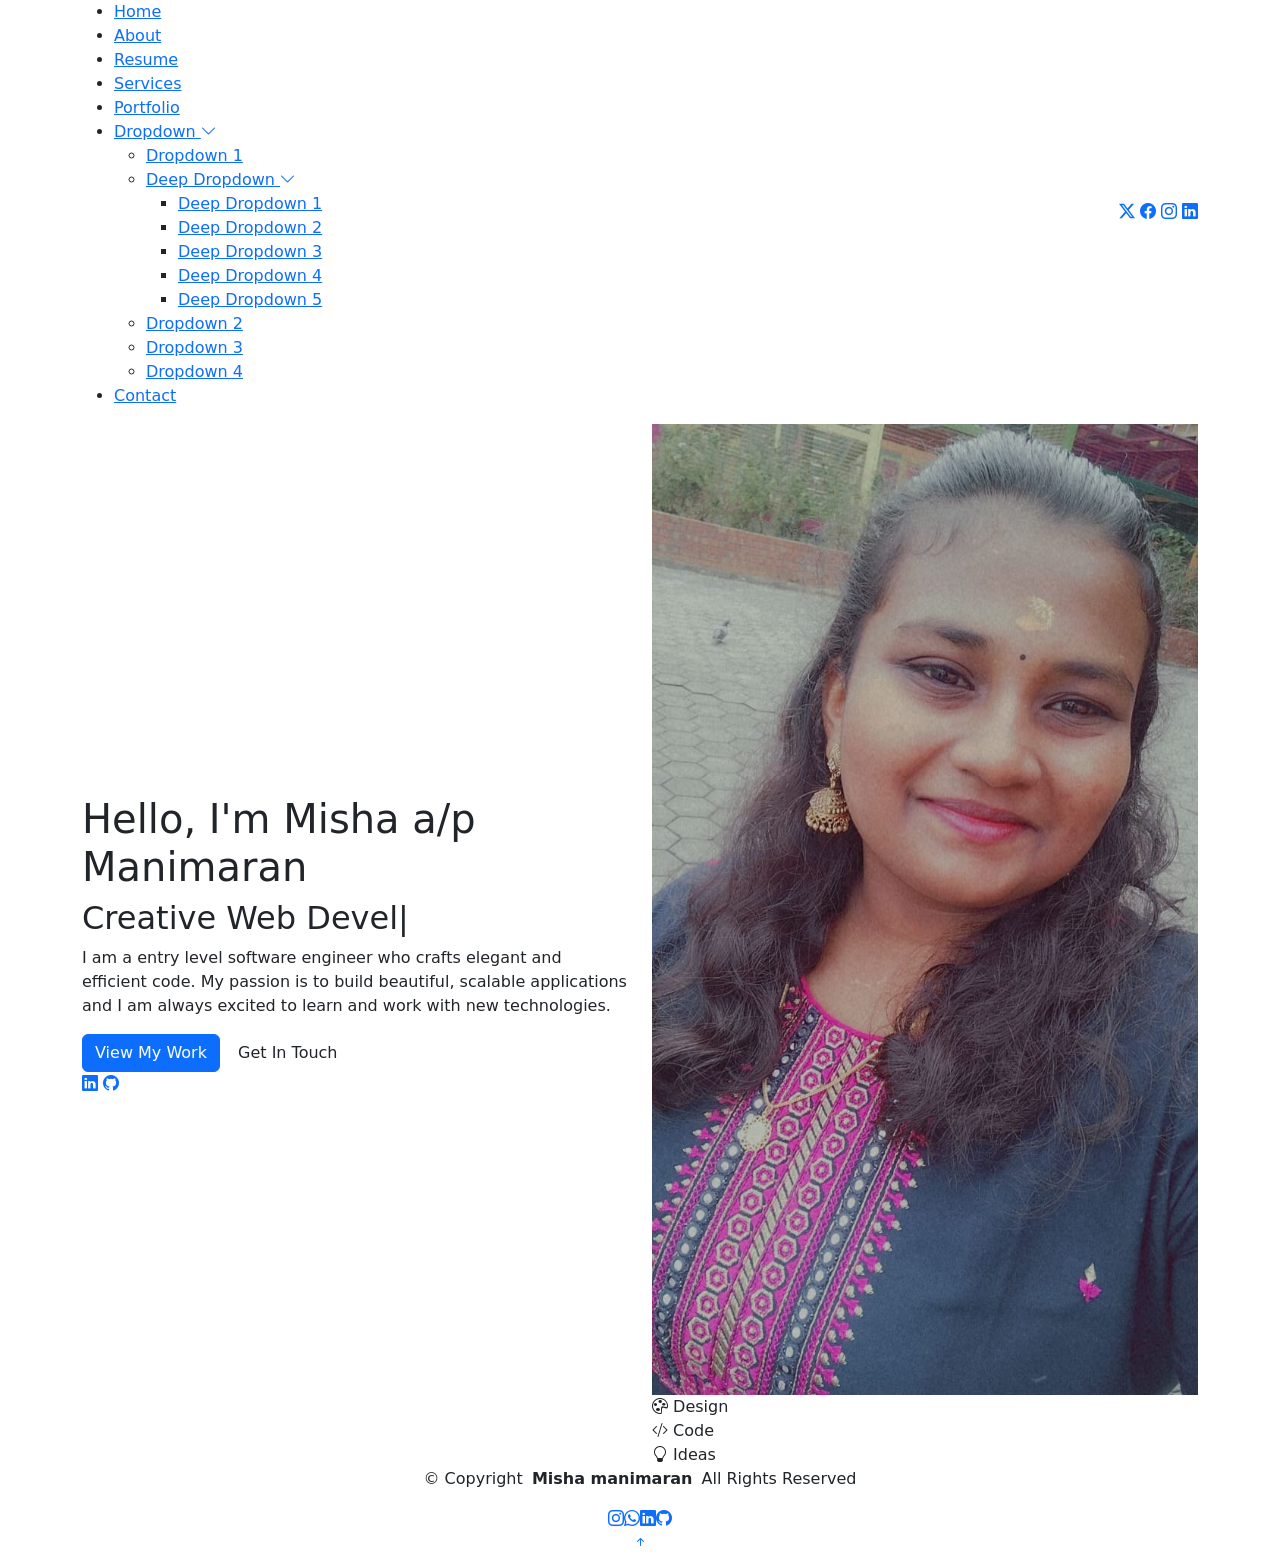
==== index.html @ fd47d709 "Initial commit" ====
<!DOCTYPE html>
<html lang="en">

<head>
  <meta charset="utf-8">
  <meta content="width=device-width, initial-scale=1.0" name="viewport">
  <title>My Portfolio</title>
  <meta name="description" content="">
  <meta name="keywords" content="">

  <!-- Favicons -->
  <link href="assets/img/favicon.png" rel="icon">
  <link href="assets/img/apple-touch-icon.png" rel="apple-touch-icon">

  <!-- Fonts -->
  <link href="https://fonts.googleapis.com" rel="preconnect">
  <link href="https://fonts.gstatic.com" rel="preconnect" crossorigin>
  <link href="https://fonts.googleapis.com/css2?family=Roboto:ital,wght@0,100;0,300;0,400;0,500;0,700;0,900;1,100;1,300;1,400;1,500;1,700;1,900&family=Poppins:ital,wght@0,100;0,200;0,300;0,400;0,500;0,600;0,700;0,800;0,900;1,100;1,200;1,300;1,400;1,500;1,600;1,700;1,800;1,900&family=Raleway:ital,wght@0,100;0,200;0,300;0,400;0,500;0,600;0,700;0,800;0,900;1,100;1,200;1,300;1,400;1,500;1,600;1,700;1,800;1,900&display=swap" rel="stylesheet">

  <!-- Vendor CSS Files -->
  <link href="assets/vendor/bootstrap/css/bootstrap.min.css" rel="stylesheet">
  <link href="assets/vendor/bootstrap-icons/bootstrap-icons.css" rel="stylesheet">
  <link href="assets/vendor/aos/aos.css" rel="stylesheet">
  <link href="assets/vendor/swiper/swiper-bundle.min.css" rel="stylesheet">
  <link href="assets/vendor/glightbox/css/glightbox.min.css" rel="stylesheet">

  <!-- Main CSS File -->
  <link href="assets/css/main.css" rel="stylesheet">

  <!-- =======================================================
  * Template Name: FolioOne
  * Template URL: https://bootstrapmade.com/folioone-bootstrap-portfolio-website-template/
  * Updated: Aug 23 2025 with Bootstrap v5.3.7
  * Author: BootstrapMade.com
  * License: https://bootstrapmade.com/license/
  ======================================================== -->
</head>

<body class="index-page">

  <header id="header" class="header d-flex align-items-center light-background sticky-top">
    <div class="container position-relative d-flex align-items-center justify-content-between">

      <!-- <a href="index.html" class="logo d-flex align-items-center me-auto me-xl-0">
      <img src="assets/img/logo.webp" alt="">
      <h1 class="sitename">FolioOne</h1> 
    </a> -->

      <nav id="navmenu" class="navmenu">
        <ul>
          <li><a href="index.html" class="active">Home</a></li>
          <li><a href="about.html">About</a></li>
          <li><a href="resume.html">Resume</a></li>
          <li><a href="services.html">Services</a></li>
          <li><a href="portfolio.html">Portfolio</a></li>
          <li class="dropdown"><a href="#"><span>Dropdown</span> <i class="bi bi-chevron-down toggle-dropdown"></i></a>
            <ul>
              <li><a href="#">Dropdown 1</a></li>
              <li class="dropdown"><a href="#"><span>Deep Dropdown</span> <i class="bi bi-chevron-down toggle-dropdown"></i></a>
                <ul>
                  <li><a href="#">Deep Dropdown 1</a></li>
                  <li><a href="#">Deep Dropdown 2</a></li>
                  <li><a href="#">Deep Dropdown 3</a></li>
                  <li><a href="#">Deep Dropdown 4</a></li>
                  <li><a href="#">Deep Dropdown 5</a></li>
                </ul>
              </li>
              <li><a href="#">Dropdown 2</a></li>
              <li><a href="#">Dropdown 3</a></li>
              <li><a href="#">Dropdown 4</a></li>
            </ul>
          </li>
          <li><a href="contact.html">Contact</a></li>
        </ul>
        <i class="mobile-nav-toggle d-xl-none bi bi-list"></i>
      </nav>

      <div class="header-social-links">
        <a href="#" class="twitter"><i class="bi bi-twitter-x"></i></a>
        <a href="#" class="facebook"><i class="bi bi-facebook"></i></a>
        <a href="#" class="instagram"><i class="bi bi-instagram"></i></a>
        <a href="#" class="linkedin"><i class="bi bi-linkedin"></i></a>
      </div>

    </div>
  </header>

  <main class="main">

    <!-- Hero Section -->
    <section id="hero" class="hero section">

      <div class="container" data-aos="fade-up" data-aos-delay="100">

        <div class="row gy-4 align-items-center">
          <div class="col-lg-6 order-2 order-lg-1">
            <div class="hero-content">
              <h1 data-aos="fade-up" data-aos-delay="200">Hello, I'm <span class="highlight">Misha a/p Manimaran</span></h1>
              <h2 data-aos="fade-up" data-aos-delay="300">Creative <span class="typed" data-typed-items="Web Developer, Software engineer, Full-Stack Developer,UI/UX Designer"></span></h2>
               <p data-aos="fade-up" data-aos-delay="400">I am a entry level software engineer who crafts elegant and efficient code. My passion is to build beautiful, scalable applications and I am always excited to learn and work with new technologies.</p>
              <div class="hero-actions" data-aos="fade-up" data-aos-delay="500">
                <a href="portfolio.html" class="btn btn-primary">View My Work</a>
                <a href="contact.html" class="btn btn-outline">Get In Touch</a>
              </div>
              <div class="social-links" data-aos="fade-up" data-aos-delay="600">
                <a href="https://www.linkedin.com/in/misha-manimaran-17125725b/"><i class="bi bi-linkedin"></i></a>
                <a href="https://github.com/Misha-lab-cyber"><i class="bi bi-github"></i></a>
              </div>
            </div>
          </div>
          <div class="col-lg-6 order-1 order-lg-2">
            <div class="hero-image" data-aos="zoom-in" data-aos-delay="300">
              <div class="image-wrapper">
                <img src="assets/img/profile/MyPic.jpeg" alt="Sarah Mitchell" class="img-fluid">
                <div class="floating-elements">
                  <div class="floating-card design" data-aos="fade-left" data-aos-delay="700">
                    <i class="bi bi-palette"></i>
                    <span>Design</span>
                  </div>
                  <div class="floating-card code" data-aos="fade-right" data-aos-delay="800">
                    <i class="bi bi-code-slash"></i>
                    <span>Code</span>
                  </div>
                  <div class="floating-card creativity" data-aos="fade-up" data-aos-delay="900">
                    <i class="bi bi-lightbulb"></i>
                    <span>Ideas</span>
                  </div>
                </div>
              </div>
            </div>
          </div>
        </div>

      </div>

    </section><!-- /Hero Section -->

  </main>

  <footer id="footer" class="footer">

    <div class="container">
      <div class="copyright text-center ">
        <p>© <span>Copyright</span> <strong class="px-1 sitename">Misha manimaran</strong> <span>All Rights Reserved<br></span></p>
      </div>
      <div class="social-links d-flex justify-content-center">
        <a href=""><i class="bi bi-instagram"></i></a>
        <a href=""><i class="bi bi-whatsapp"></i></a>
        <a href="https://www.linkedin.com/in/misha-manimaran-17125725b/"><i class="bi bi-linkedin"></i></a>
              <a href="https://github.com/Misha-lab-cyber"><i class="bi bi-github"></i></a>
      </div>
      <div class="credits">
        <!-- All the links in the footer should remain intact. -->
        <!-- You can delete the links only if you've purchased the pro version. -->
        <!-- Licensing information: https://bootstrapmade.com/license/ -->
        <!-- Purchase the pro version with working PHP/AJAX contact form: [buy-url] -->
        <!-- Designed by <a href="https://bootstrapmade.com/"> Misha mania</a> | <a href="https://bootstrapmade.com/tools/">DevTools</a> -->
      </div>
    </div>

  </footer>

  <!-- Scroll Top -->
  <a href="#" id="scroll-top" class="scroll-top d-flex align-items-center justify-content-center"><i class="bi bi-arrow-up-short"></i></a>

  <!-- Preloader -->
  <div id="preloader"></div>

  <!-- Vendor JS Files -->
  <script src="assets/vendor/bootstrap/js/bootstrap.bundle.min.js"></script>
  <script src="assets/vendor/php-email-form/validate.js"></script>
  <script src="assets/vendor/aos/aos.js"></script>
  <script src="assets/vendor/typed.js/typed.umd.js"></script>
  <script src="assets/vendor/waypoints/noframework.waypoints.js"></script>
  <script src="assets/vendor/purecounter/purecounter_vanilla.js"></script>
  <script src="assets/vendor/swiper/swiper-bundle.min.js"></script>
  <script src="assets/vendor/imagesloaded/imagesloaded.pkgd.min.js"></script>
  <script src="assets/vendor/isotope-layout/isotope.pkgd.min.js"></script>
  <script src="assets/vendor/glightbox/js/glightbox.min.js"></script>

  <!-- Main JS File -->
  <script src="assets/js/main.js"></script>

</body>

</html>
---- assets/css/main.css ----
/**
* Template Name: FolioOne
* Template URL: https://bootstrapmade.com/folioone-bootstrap-portfolio-website-template/
* Updated: Aug 23 2025 with Bootstrap v5.3.7
* Author: BootstrapMade.com
* License: https://bootstrapmade.com/license/
*/

/*--------------------------------------------------------------
# Font & Color Variables
# Help: https://bootstrapmade.com/color-system/
--------------------------------------------------------------*/
/* Fonts */
:root {
  --default-font: "Roboto",  system-ui, -apple-system, "Segoe UI", Roboto, "Helvetica Neue", Arial, "Noto Sans", "Liberation Sans", sans-serif, "Apple Color Emoji", "Segoe UI Emoji", "Segoe UI Symbol", "Noto Color Emoji";
  --heading-font: "Raleway",  sans-serif;
  --nav-font: "Poppins",  sans-serif;
}

/* Global Colors - The following color variables are used throughout the website. Updating them here will change the color scheme of the entire website */
:root { 
  --background-color: #101a20; /* Background color for the entire website, including individual sections */
  --default-color: #e7f2f7; /* Default color used for the majority of the text content across the entire website */
  --heading-color: #ffffff; /* Color for headings, subheadings and title throughout the website */
  --accent-color: #1387c1; /* Accent color that represents your brand on the website. It's used for buttons, links, and other elements that need to stand out */
  --surface-color: #141f26; /* The surface color is used as a background of boxed elements within sections, such as cards, icon boxes, or other elements that require a visual separation from the global background. */
  --contrast-color: #ffffff; /* Contrast color for text, ensuring readability against backgrounds of accent, heading, or default colors. */
}

/* Nav Menu Colors - The following color variables are used specifically for the navigation menu. They are separate from the global colors to allow for more customization options */
:root {
  --nav-color: #ffffff;  /* The default color of the main navmenu links */
  --nav-hover-color: #1387c1; /* Applied to main navmenu links when they are hovered over or active */
  --nav-mobile-background-color: #213642; /* Used as the background color for mobile navigation menu */
  --nav-dropdown-background-color: #051117; /* Used as the background color for dropdown items that appear when hovering over primary navigation items */
  --nav-dropdown-color: #e7f2f7; /* Used for navigation links of the dropdown items in the navigation menu. */
  --nav-dropdown-hover-color: #1387c1; /* Similar to --nav-hover-color, this color is applied to dropdown navigation links when they are hovered over. */
}

/* Color Presets - These classes override global colors when applied to any section or element, providing reuse of the sam color scheme. */

.light-background {
  --background-color: #142027;
  --surface-color: #325264;
}

.dark-background {
  --background-color: #0b1419;
  --default-color: #ffffff;
  --heading-color: #ffffff;
  --surface-color: #252525;
  --contrast-color: #ffffff;
}

/* Smooth scroll */
:root {
  scroll-behavior: smooth;
}

/*--------------------------------------------------------------
# General Styling & Shared Classes
--------------------------------------------------------------*/
body {
  color: var(--default-color);
  background-color: var(--background-color);
  font-family: var(--default-font);
}

a {
  color: var(--accent-color);
  text-decoration: none;
  transition: 0.3s;
}

a:hover {
  color: color-mix(in srgb, var(--accent-color), transparent 25%);
  text-decoration: none;
}

h1,
h2,
h3,
h4,
h5,
h6 {
  color: var(--heading-color);
  font-family: var(--heading-font);
}

/* PHP Email Form Messages
------------------------------*/
.php-email-form .error-message {
  display: none;
  background: #df1529;
  color: #ffffff;
  text-align: left;
  padding: 15px;
  margin-bottom: 24px;
  font-weight: 600;
}

.php-email-form .sent-message {
  display: none;
  color: #ffffff;
  background: #059652;
  text-align: center;
  padding: 15px;
  margin-bottom: 24px;
  font-weight: 600;
}

.php-email-form .loading {
  display: none;
  background: var(--surface-color);
  text-align: center;
  padding: 15px;
  margin-bottom: 24px;
}

.php-email-form .loading:before {
  content: "";
  display: inline-block;
  border-radius: 50%;
  width: 24px;
  height: 24px;
  margin: 0 10px -6px 0;
  border: 3px solid var(--accent-color);
  border-top-color: var(--surface-color);
  animation: php-email-form-loading 1s linear infinite;
}

@keyframes php-email-form-loading {
  0% {
    transform: rotate(0deg);
  }

  100% {
    transform: rotate(360deg);
  }
}

/*--------------------------------------------------------------
# Global Header
--------------------------------------------------------------*/
.header {
  --background-color: rgba(255, 255, 255, 0);
  color: var(--default-color);
  background-color: var(--background-color);
  padding: 15px 0;
  transition: all 0.5s;
  z-index: 997;
  border-bottom: 1px solid color-mix(in srgb, var(--default-color), transparent 92%);
}

.header .logo {
  line-height: 1;
}

.header .logo img {
  max-height: 36px;
  margin-right: 8px;
}

.header .logo h1 {
  font-size: 32px;
  margin: 0;
  font-weight: 400;
  color: var(--heading-color);
}

.header .header-social-links {
  padding-right: 15px;
}

.header .header-social-links a {
  color: color-mix(in srgb, var(--default-color), transparent 40%);
  padding-left: 6px;
  display: inline-block;
  transition: 0.3s;
  font-size: 16px;
}

.header .header-social-links a:hover {
  color: var(--default-color);
}

.header .header-social-links a i {
  line-height: 0px;
}

@media (max-width: 1200px) {
  .header .logo {
    order: 1;
  }

  .header .header-social-links {
    order: 2;
  }

  .header .navmenu {
    order: 3;
  }
}

/* Global Header on Scroll
------------------------------*/
.scrolled .header {
  --background-color: rgba(16, 26, 32, 0.9);
}

/*--------------------------------------------------------------
# Navigation Menu
--------------------------------------------------------------*/
/* Desktop Navigation */
@media (min-width: 1200px) {
  .navmenu {
    padding: 0;
  }

  .navmenu ul {
    margin: 0;
    padding: 0;
    display: flex;
    list-style: none;
    align-items: center;
  }

  .navmenu li {
    position: relative;
  }

  .navmenu>ul>li {
    white-space: nowrap;
    padding: 15px 28px 15px 0;
  }

  .navmenu>ul>li:last-child {
    padding-right: 0;
  }

  .navmenu a,
  .navmenu a:focus {
    color: var(--nav-color);
    font-size: 15px;
    padding: 0 2px;
    font-family: var(--nav-font);
    font-weight: 400;
    display: flex;
    align-items: center;
    justify-content: space-between;
    white-space: nowrap;
    transition: 0.3s;
    position: relative;
  }

  .navmenu a i,
  .navmenu a:focus i {
    font-size: 12px;
    line-height: 0;
    margin-left: 5px;
    transition: 0.3s;
  }

  .navmenu>ul>li>a:before {
    content: "";
    position: absolute;
    height: 2px;
    bottom: -6px;
    left: 0;
    background-color: var(--nav-hover-color);
    visibility: hidden;
    width: 0px;
    transition: all 0.3s ease-in-out 0s;
  }

  .navmenu a:hover:before,
  .navmenu li:hover>a:before,
  .navmenu .active:before {
    visibility: visible;
    width: 25px;
  }

  .navmenu li:hover>a,
  .navmenu .active,
  .navmenu .active:focus {
    color: var(--nav-hover-color);
  }

  .navmenu .dropdown ul {
    margin: 0;
    padding: 10px 0;
    background: var(--nav-dropdown-background-color);
    display: block;
    position: absolute;
    visibility: hidden;
    left: -5px;
    top: 130%;
    opacity: 0;
    transition: 0.3s;
    border-radius: 4px;
    z-index: 99;
    box-shadow: 0px 0px 30px rgba(0, 0, 0, 0.1);
  }

  .navmenu .dropdown ul li {
    min-width: 200px;
  }

  .navmenu .dropdown ul a {
    padding: 10px 20px;
    font-size: 15px;
    text-transform: none;
    color: var(--nav-dropdown-color);
  }

  .navmenu .dropdown ul a i {
    font-size: 12px;
  }

  .navmenu .dropdown ul a:hover,
  .navmenu .dropdown ul .active:hover,
  .navmenu .dropdown ul li:hover>a {
    color: var(--nav-dropdown-hover-color);
  }

  .navmenu .dropdown:hover>ul {
    opacity: 1;
    top: 100%;
    visibility: visible;
  }

  .navmenu .dropdown .dropdown ul {
    top: 0;
    left: -90%;
    visibility: hidden;
  }

  .navmenu .dropdown .dropdown:hover>ul {
    opacity: 1;
    top: 0;
    left: -100%;
    visibility: visible;
  }
}

/* Mobile Navigation */
@media (max-width: 1199px) {
  .mobile-nav-toggle {
    color: var(--nav-color);
    font-size: 28px;
    line-height: 0;
    margin-right: 10px;
    cursor: pointer;
    transition: color 0.3s;
  }

  .navmenu {
    padding: 0;
    z-index: 9997;
  }

  .navmenu ul {
    display: none;
    list-style: none;
    position: absolute;
    inset: 60px 20px 20px 20px;
    padding: 10px 0;
    margin: 0;
    border-radius: 6px;
    background-color: var(--nav-mobile-background-color);
    border: 1px solid color-mix(in srgb, var(--default-color), transparent 90%);
    box-shadow: none;
    overflow-y: auto;
    transition: 0.3s;
    z-index: 9998;
  }

  .navmenu a,
  .navmenu a:focus {
    color: var(--nav-dropdown-color);
    padding: 10px 20px;
    font-family: var(--nav-font);
    font-size: 17px;
    font-weight: 500;
    display: flex;
    align-items: center;
    justify-content: space-between;
    white-space: nowrap;
    transition: 0.3s;
  }

  .navmenu a i,
  .navmenu a:focus i {
    font-size: 12px;
    line-height: 0;
    margin-left: 5px;
    width: 30px;
    height: 30px;
    display: flex;
    align-items: center;
    justify-content: center;
    border-radius: 50%;
    transition: 0.3s;
    background-color: color-mix(in srgb, var(--accent-color), transparent 90%);
  }

  .navmenu a i:hover,
  .navmenu a:focus i:hover {
    background-color: var(--accent-color);
    color: var(--contrast-color);
  }

  .navmenu a:hover,
  .navmenu .active,
  .navmenu .active:focus {
    color: var(--nav-dropdown-hover-color);
  }

  .navmenu .active i,
  .navmenu .active:focus i {
    background-color: var(--accent-color);
    color: var(--contrast-color);
    transform: rotate(180deg);
  }

  .navmenu .dropdown ul {
    position: static;
    display: none;
    z-index: 99;
    padding: 10px 0;
    margin: 10px 20px;
    background-color: var(--nav-dropdown-background-color);
    transition: all 0.5s ease-in-out;
  }

  .navmenu .dropdown ul ul {
    background-color: rgba(33, 37, 41, 0.1);
  }

  .navmenu .dropdown>.dropdown-active {
    display: block;
    background-color: rgba(33, 37, 41, 0.03);
  }

  .mobile-nav-active {
    overflow: hidden;
  }

  .mobile-nav-active .mobile-nav-toggle {
    color: #fff;
    position: absolute;
    font-size: 32px;
    top: 15px;
    right: 15px;
    margin-right: 0;
    z-index: 9999;
  }

  .mobile-nav-active .navmenu {
    position: fixed;
    overflow: hidden;
    inset: 0;
    background: rgba(33, 37, 41, 0.8);
    transition: 0.3s;
  }

  .mobile-nav-active .navmenu>ul {
    display: block;
  }
}

/*--------------------------------------------------------------
# Global Footer
--------------------------------------------------------------*/
.footer {
  color: var(--default-color);
  background-color: var(--background-color);
  font-size: 14px;
  padding: 40px 0;
  position: relative;
  border-top: 1px solid color-mix(in srgb, var(--default-color), transparent 92%);
}

.footer .copyright p {
  margin-bottom: 0;
}

.footer .social-links {
  margin-top: 20px;
}

.footer .social-links a {
  display: flex;
  align-items: center;
  justify-content: center;
  width: 40px;
  height: 40px;
  border-radius: 50%;
  border: 1px solid color-mix(in srgb, var(--default-color), transparent 50%);
  font-size: 16px;
  color: color-mix(in srgb, var(--default-color), transparent 50%);
  margin: 0 5px;
  transition: 0.3s;
}

.footer .social-links a:hover {
  color: var(--accent-color);
  border-color: var(--accent-color);
}

.footer .credits {
  margin-top: 10px;
  font-size: 13px;
  text-align: center;
}

/*--------------------------------------------------------------
# Preloader
--------------------------------------------------------------*/
#preloader {
  position: fixed;
  inset: 0;
  z-index: 9999;
  overflow: hidden;
  background-color: var(--background-color);
  transition: all 0.6s ease-out;
  width: 100%;
  height: 100vh;
}

#preloader:before,
#preloader:after {
  content: "";
  position: absolute;
  border: 4px solid var(--accent-color);
  border-radius: 50%;
  animation: animate-preloader 2s cubic-bezier(0, 0.2, 0.8, 1) infinite;
}

#preloader:after {
  animation-delay: -0.5s;
}

@keyframes animate-preloader {
  0% {
    width: 10px;
    height: 10px;
    top: calc(50% - 5px);
    left: calc(50% - 5px);
    opacity: 1;
  }

  100% {
    width: 72px;
    height: 72px;
    top: calc(50% - 36px);
    left: calc(50% - 36px);
    opacity: 0;
  }
}

/*--------------------------------------------------------------
# Scroll Top Button
--------------------------------------------------------------*/
.scroll-top {
  position: fixed;
  visibility: hidden;
  opacity: 0;
  right: 15px;
  bottom: -15px;
  z-index: 99999;
  background-color: var(--accent-color);
  width: 44px;
  height: 44px;
  border-radius: 50px;
  transition: all 0.4s;
}

.scroll-top i {
  font-size: 24px;
  color: var(--contrast-color);
  line-height: 0;
}

.scroll-top:hover {
  background-color: color-mix(in srgb, var(--accent-color), transparent 20%);
  color: var(--contrast-color);
}

.scroll-top.active {
  visibility: visible;
  opacity: 1;
  bottom: 15px;
}

/*--------------------------------------------------------------
# Disable aos animation delay on mobile devices
--------------------------------------------------------------*/
@media screen and (max-width: 768px) {
  [data-aos-delay] {
    transition-delay: 0 !important;
  }
}

/*--------------------------------------------------------------
# Global Page Titles & Breadcrumbs
--------------------------------------------------------------*/
.page-title {
  color: var(--default-color);
  background-color: var(--background-color);
  position: relative;
}

.page-title .heading {
  padding: 80px 0;
  border-top: 1px solid color-mix(in srgb, var(--default-color), transparent 90%);
}

.page-title .heading h1 {
  font-size: 38px;
  font-weight: 700;
}

.page-title nav {
  background-color: color-mix(in srgb, var(--default-color), transparent 96%);
  padding: 20px 0;
}

.page-title nav ol {
  display: flex;
  flex-wrap: wrap;
  list-style: none;
  padding: 0;
  margin: 0;
  font-size: 16px;
  font-weight: 400;
}

.page-title nav ol li+li {
  padding-left: 10px;
}

.page-title nav ol li+li::before {
  content: "/";
  display: inline-block;
  padding-right: 10px;
  color: color-mix(in srgb, var(--default-color), transparent 70%);
}

/*--------------------------------------------------------------
# Global Sections
--------------------------------------------------------------*/
section,
.section {
  color: var(--default-color);
  background-color: var(--background-color);
  padding: 60px 0;
  scroll-margin-top: 100px;
  overflow: clip;
}

@media (max-width: 1199px) {

  section,
  .section {
    scroll-margin-top: 66px;
  }
}

/*--------------------------------------------------------------
# Global Section Titles
--------------------------------------------------------------*/
.section-title {
  text-align: center;
  padding-bottom: 60px;
  position: relative;
}

.section-title h2 {
  font-size: 3.5rem;
  font-weight: 400;
  line-height: 1.2;
  color: var(--heading-color);
  margin-bottom: 1.5rem;
  letter-spacing: -1px;
}

@media (max-width: 768px) {
  .section-title h2 {
    font-size: 2.5rem;
  }
}

.section-title p {
  font-size: 1.125rem;
  line-height: 1.8;
  color: color-mix(in srgb, var(--default-color), transparent 25%);
  max-width: 900px;
  margin: 0 auto;
  text-wrap: balance;
}

/*--------------------------------------------------------------
# Hero Section
--------------------------------------------------------------*/
.hero {
  padding: 80px 0;
  min-height: 100vh;
  display: flex;
  align-items: center;
}

.hero .hero-content h1 {
  font-size: 3.5rem;
  font-weight: 700;
  margin-bottom: 1rem;
  line-height: 1.2;
}

.hero .hero-content h1 .highlight {
  color: var(--accent-color);
  position: relative;
}

.hero .hero-content h1 .highlight::after {
  content: "";
  position: absolute;
  bottom: 0;
  left: 0;
  width: 100%;
  height: 3px;
  background: linear-gradient(90deg, var(--accent-color), color-mix(in srgb, var(--accent-color), transparent 50%));
  border-radius: 2px;
}

@media (max-width: 768px) {
  .hero .hero-content h1 {
    font-size: 2.5rem;
  }
}

.hero .hero-content h2 {
  font-size: 1.5rem;
  font-weight: 400;
  margin-bottom: 2rem;
  color: color-mix(in srgb, var(--default-color), transparent 20%);
}

.hero .hero-content h2 .typed {
  color: var(--accent-color);
  font-weight: 600;
}

@media (max-width: 768px) {
  .hero .hero-content h2 {
    font-size: 1.25rem;
  }
}

.hero .hero-content p {
  font-size: 1.1rem;
  line-height: 1.6;
  margin-bottom: 2.5rem;
  color: color-mix(in srgb, var(--default-color), transparent 30%);
}

.hero .hero-actions {
  display: flex;
  gap: 1rem;
  margin-bottom: 3rem;
}

.hero .hero-actions .btn {
  padding: 12px 30px;
  border-radius: 50px;
  font-weight: 600;
  text-decoration: none;
  transition: all 0.3s ease;
  border: 2px solid;
}

.hero .hero-actions .btn.btn-primary {
  background: var(--accent-color);
  color: var(--contrast-color);
  border-color: var(--accent-color);
}

.hero .hero-actions .btn.btn-primary:hover {
  background: color-mix(in srgb, var(--accent-color), black 15%);
  border-color: color-mix(in srgb, var(--accent-color), black 15%);
  transform: translateY(-2px);
}

.hero .hero-actions .btn.btn-outline {
  background: transparent;
  color: var(--accent-color);
  border-color: var(--accent-color);
}

.hero .hero-actions .btn.btn-outline:hover {
  transform: translateY(-2px);
}

@media (max-width: 576px) {
  .hero .hero-actions {
    flex-direction: column;
  }

  .hero .hero-actions .btn {
    text-align: center;
  }
}

.hero .social-links {
  display: flex;
  gap: 1rem;
}

.hero .social-links a {
  width: 45px;
  height: 45px;
  background: var(--surface-color);
  border-radius: 50%;
  display: flex;
  align-items: center;
  justify-content: center;
  color: var(--default-color);
  font-size: 1.2rem;
  transition: all 0.3s ease;
}

.hero .social-links a:hover {
  background: var(--accent-color);
  color: var(--contrast-color);
  transform: translateY(-3px);
  box-shadow: 0 8px 25px color-mix(in srgb, var(--accent-color), transparent 70%);
}

.hero .hero-image {
  position: relative;
}

.hero .hero-image .image-wrapper {
  position: relative;
  max-width: 450px;
  margin: 0 auto;
}

.hero .hero-image .image-wrapper img {
  border-radius: 20px;
  box-shadow: 0 5px 15px color-mix(in srgb, var(--default-color), transparent 95%);
  transition: transform 0.3s ease;
}

.hero .hero-image .image-wrapper img:hover {
  transform: scale(1.02);
}

.hero .hero-image .floating-elements {
  position: absolute;
  top: 0;
  left: 0;
  right: 0;
  bottom: 0;
  pointer-events: none;
}

.hero .hero-image .floating-elements .floating-card {
  position: absolute;
  background: var(--surface-color);
  padding: 15px 20px;
  border-radius: 15px;
  box-shadow: 0 10px 30px color-mix(in srgb, var(--default-color), transparent 90%);
  display: flex;
  align-items: center;
  gap: 10px;
  font-weight: 600;
  animation: float 3s ease-in-out infinite;
}

.hero .hero-image .floating-elements .floating-card i {
  font-size: 1.5rem;
  color: var(--accent-color);
}

.hero .hero-image .floating-elements .floating-card.design {
  top: 10%;
  right: -10%;
  animation-delay: 0s;
}

.hero .hero-image .floating-elements .floating-card.code {
  bottom: 30%;
  left: -15%;
  animation-delay: 1s;
}

.hero .hero-image .floating-elements .floating-card.creativity {
  top: 60%;
  right: -5%;
  animation-delay: 2s;
}

@media (max-width: 992px) {
  .hero .hero-image .floating-elements .floating-card {
    display: none;
  }
}

@keyframes float {

  0%,
  100% {
    transform: translateY(0px);
  }

  50% {
    transform: translateY(-10px);
  }
}

@media (max-width: 992px) {
  .hero .hero-content {
    text-align: center;
    margin-bottom: 3rem;
  }
}

/*--------------------------------------------------------------
# About Section
--------------------------------------------------------------*/
.about .intro-content .eyebrow {
  display: inline-block;
  letter-spacing: 0.12em;
  text-transform: uppercase;
  font-size: 12px;
  color: color-mix(in srgb, var(--default-color), transparent 40%);
  margin-bottom: 16px;
}

.about .intro-content .headline {
  font-family: var(--heading-font);
  font-weight: 300;
  line-height: 1.2;
  font-size: clamp(28px, 4vw, 44px);
  margin: 0 0 24px 0;
}

.about .intro-content .lead {
  font-size: 18px;
  line-height: 1.8;
  color: color-mix(in srgb, var(--default-color), transparent 10%);
  margin-bottom: 24px;
}

.about .intro-content p {
  line-height: 1.8;
  margin-bottom: 24px;
  color: color-mix(in srgb, var(--default-color), transparent 5%);
}

.about .intro-content .cta-group {
  display: flex;
  gap: 24px;
  align-items: center;
  margin-top: 24px;
}

.about .intro-content .cta-group .btn-ghost {
  display: inline-flex;
  align-items: center;
  gap: 8px;
  padding: 12px 18px;
  border-radius: 6px;
  color: var(--accent-color);
  background: color-mix(in srgb, var(--accent-color), transparent 92%);
  border: 1px solid color-mix(in srgb, var(--accent-color), transparent 70%);
  transition: 0.3s ease-in-out;
}

.about .intro-content .cta-group .btn-ghost:hover,
.about .intro-content .cta-group .btn-ghost:focus {
  color: var(--contrast-color);
  background: var(--accent-color);
  border-color: var(--accent-color);
  outline: none;
  box-shadow: 0 0 0 3px color-mix(in srgb, var(--accent-color), transparent 70%);
}

.about .intro-content .cta-group .link-underline {
  display: inline-flex;
  align-items: center;
  gap: 8px;
  position: relative;
  color: var(--accent-color);
  padding-bottom: 4px;
  transition: 0.3s ease-in-out;
}

.about .intro-content .cta-group .link-underline::after {
  content: "";
  position: absolute;
  left: 0;
  right: 0;
  bottom: 0;
  height: 1px;
  background: color-mix(in srgb, var(--accent-color), transparent 40%);
  transform: scaleX(0.4);
  transform-origin: left;
  transition: 0.3s ease-in-out;
}

.about .intro-content .cta-group .link-underline:hover,
.about .intro-content .cta-group .link-underline:focus {
  color: color-mix(in srgb, var(--accent-color), transparent 10%);
  outline: none;
}

.about .intro-content .cta-group .link-underline:hover::after,
.about .intro-content .cta-group .link-underline:focus::after {
  transform: scaleX(1);
}

.about .profile-figure {
  margin: 0;
}

.about .profile-figure .profile-photo {
  width: 88%;
  max-width: 440px;
  border-radius: 18px;
  box-shadow: 0 10px 30px color-mix(in srgb, var(--default-color), transparent 92%);
  transform: translateY(0);
  transition: transform 0.3s ease-in-out;
}

.about .profile-figure .profile-caption {
  margin-top: 24px;
  display: flex;
  align-items: center;
  justify-content: center;
}

.about .profile-figure .profile-caption .meta {
  font-size: 14px;
  color: color-mix(in srgb, var(--default-color), transparent 20%);
}

.about .profile-figure .profile-caption .meta .funfact {
  font-size: 13px;
  margin-top: 4px;
  color: color-mix(in srgb, var(--default-color), transparent 35%);
}

.about .profile-figure:hover .profile-photo {
  transform: translateY(-4px);
}

.about .skill-item {
  padding: 24px;
  border-radius: 6px;
  transition: 0.3s ease-in-out;
  background: color-mix(in srgb, var(--surface-color), var(--accent-color) 2%);
  border: 1px solid color-mix(in srgb, var(--default-color), transparent 88%);
  height: 100%;
}

.about .skill-item i {
  font-size: 24px;
  color: var(--accent-color);
  margin-bottom: 16px;
  display: inline-block;
}

.about .skill-item h3 {
  font-size: 16px;
  margin-bottom: 6px;
  font-weight: 500;
}

.about .skill-item p {
  margin: 0;
  font-size: 14px;
  color: color-mix(in srgb, var(--default-color), transparent 25%);
}

.about .skill-item:hover {
  transform: translateY(-3px);
  border-color: color-mix(in srgb, var(--accent-color), transparent 60%);
  box-shadow: 0 10px 30px color-mix(in srgb, var(--default-color), transparent 92%);
}

.about .timeline-item {
  position: relative;
  padding-left: 26px;
}

.about .timeline-item time {
  display: inline-block;
  font-size: 12px;
  letter-spacing: 0.08em;
  text-transform: uppercase;
  color: color-mix(in srgb, var(--default-color), transparent 45%);
  margin-bottom: 6px;
}

.about .timeline-item h4 {
  font-size: 18px;
  font-weight: 400;
  margin: 0 0 6px;
}

.about .timeline-item p {
  font-size: 14px;
  color: color-mix(in srgb, var(--default-color), transparent 25%);
  margin: 0;
}

.about .timeline-item .dot {
  position: absolute;
  left: 0;
  top: 4px;
  width: 10px;
  height: 10px;
  border-radius: 50%;
  background: var(--accent-color);
  box-shadow: 0 0 0 6px color-mix(in srgb, var(--accent-color), transparent 80%);
}

.about .personal-quote {
  padding: 24px 0;
}

.about .personal-quote p {
  font-family: var(--heading-font);
  font-weight: 300;
  font-size: clamp(20px, 3vw, 28px);
  line-height: 1.5;
  color: color-mix(in srgb, var(--default-color), transparent 5%);
  margin: 0 auto;
  max-width: 800px;
}

.about .fact-pill {
  display: flex;
  align-items: center;
  justify-content: center;
  gap: 10px;
  padding: 10px 14px;
  border-radius: 999px;
  border: 1px solid color-mix(in srgb, var(--default-color), transparent 85%);
  background: var(--surface-color);
  color: color-mix(in srgb, var(--default-color), transparent 10%);
  transition: 0.3s ease-in-out;
}

.about .fact-pill i {
  color: var(--accent-color);
}

.about .fact-pill span {
  font-size: 14px;
}

.about .fact-pill:hover {
  transform: translateY(-2px);
  border-color: color-mix(in srgb, var(--accent-color), transparent 60%);
  box-shadow: 0 10px 30px color-mix(in srgb, var(--default-color), transparent 92%);
}

.about .fact-pill:focus-within {
  box-shadow: 0 0 0 3px color-mix(in srgb, var(--accent-color), transparent 70%);
}

@media (max-width: 992px) {
  .about .profile-figure {
    text-align: center !important;
  }

  .about .profile-figure .profile-photo {
    width: 72%;
  }

  .about .intro-content .cta-group {
    flex-wrap: wrap;
  }
}

@media (max-width: 576px) {
  .about .profile-figure .profile-photo {
    width: 100%;
  }
}

/*--------------------------------------------------------------
# Skills Section
--------------------------------------------------------------*/
.skills .skill-box {
  background-color: var(--surface-color);
  padding: 2rem;
  border-radius: 8px;
  box-shadow: 0 0 20px rgba(0, 0, 0, 0.05);
}

.skills .skill-box h3 {
  font-size: 1.2rem;
  margin-bottom: 1rem;
  font-weight: 600;
}

.skills .skill-box p {
  font-size: 0.9rem;
  margin-bottom: 0.8rem;
  opacity: 0.6;
}

.skills .skill-box .progress {
  background-color: color-mix(in srgb, var(--accent-color), transparent 85%);
  border-radius: 50px;
  height: 8px;
  margin-top: 5px;
  overflow: hidden;
}

.skills .skill-box .progress .progress-bar {
  background-color: var(--accent-color);
  height: 100%;
  position: relative;
  border-radius: 50px;
  transition: 0.9s;
  width: 1px;
}

/*--------------------------------------------------------------
# Stats Section
--------------------------------------------------------------*/
.stats .avatars {
  position: relative;
}

.stats .avatars img {
  width: 60px;
  height: 60px;
  border: 3px solid var(--accent-color);
  margin-right: -15px;
  transition: transform 0.3s ease;
}

.stats .avatars img:hover {
  transform: translateY(-5px);
  z-index: 2;
}

.stats .counters h2 {
  color: var(--heading-color);
  font-size: 48px;
  font-weight: 700;
  margin-bottom: 10px;
}

.stats .counters h2 span {
  display: inline-block;
}

.stats .counters p {
  color: var(--default-color);
  font-size: 18px;
  margin: 0;
  opacity: 0.9;
}

@media (max-width: 991px) {
  .stats .row {
    text-align: center;
  }

  .stats .avatars {
    justify-content: center;
    margin-bottom: 40px;
  }

  .stats .counters h2 {
    font-size: 36px;
  }

  .stats .counters p {
    font-size: 16px;
  }

  .stats .counters .col-md-4 {
    margin-bottom: 30px;
  }

  .stats .counters .col-md-4:last-child {
    margin-bottom: 0;
  }
}

@media (max-width: 576px) {
  .stats {
    padding: 60px 0;
  }

  .stats .avatars {
    flex-wrap: wrap;
    justify-content: center;
  }

  .stats .avatars img {
    margin: 0 -8px;
  }
}

/*--------------------------------------------------------------
# Testimonials Section
--------------------------------------------------------------*/
.testimonials .testimonials-carousel,
.testimonials .testimonials-slider {
  overflow: hidden;
}

.testimonials .testimonial-item .testimonial-content {
  border-left: 3px solid var(--accent-color);
  padding-left: 30px;
}

.testimonials .testimonial-item .testimonial-img {
  border-radius: 50%;
  border: 4px solid var(--background-color);
  margin: 0 auto;
}

.testimonials .testimonial-item h3 {
  font-size: 20px;
  font-weight: bold;
  margin: 10px 0 5px 0;
}

.testimonials .testimonial-item h4 {
  font-size: 14px;
  color: color-mix(in srgb, var(--default-color), transparent 40%);
  margin: 0 0 10px 0;
}

.testimonials .testimonial-item .stars i {
  color: #ffc107;
  margin: 0 1px;
}

.testimonials .testimonial-item .quote-icon-left,
.testimonials .testimonial-item .quote-icon-right {
  color: color-mix(in srgb, var(--accent-color), transparent 50%);
  font-size: 26px;
  line-height: 0;
}

.testimonials .testimonial-item .quote-icon-left {
  display: inline-block;
  left: -5px;
  position: relative;
}

.testimonials .testimonial-item .quote-icon-right {
  display: inline-block;
  right: -5px;
  position: relative;
  top: 10px;
  transform: scale(-1, -1);
}

.testimonials .testimonial-item p {
  font-style: italic;
}

.testimonials .swiper-wrapper {
  height: auto;
}

.testimonials .swiper-pagination {
  margin-top: 30px;
  position: relative;
}

.testimonials .swiper-pagination .swiper-pagination-bullet {
  width: 12px;
  height: 12px;
  background-color: color-mix(in srgb, var(--default-color), transparent 85%);
  opacity: 1;
}

.testimonials .swiper-pagination .swiper-pagination-bullet-active {
  background-color: var(--accent-color);
}

/*--------------------------------------------------------------
# Resume Section
--------------------------------------------------------------*/
.resume .resume-item {
  margin-bottom: 3rem;
}

.resume .resume-item .resume-title {
  font-size: 1.75rem;
  font-weight: 700;
  margin-bottom: 1.5rem;
  padding-bottom: 1.5rem;
  position: relative;
  color: var(--heading-color);
}

.resume .resume-item .resume-title::after {
  content: "";
  position: absolute;
  display: block;
  width: 50px;
  height: 3px;
  background: var(--accent-color);
  bottom: 0;
  left: 0;
}

.resume .resume-item .resume-content {
  padding-left: 1.25rem;
  border-left: 2px solid color-mix(in srgb, var(--accent-color), transparent 85%);
}

.resume .resume-item article {
  position: relative;
  margin-bottom: 2.5rem;
}

.resume .resume-item article::before {
  content: "";
  position: absolute;
  width: 16px;
  height: 16px;
  border-radius: 50%;
  left: -1.8rem;
  top: 0.25rem;
  background: var(--background-color);
  border: 2px solid var(--accent-color);
}

.resume .resume-item article h4 {
  font-size: 1.25rem;
  font-weight: 600;
  margin-bottom: 0.5rem;
  color: var(--heading-color);
}

.resume .resume-item article h5 {
  font-size: 1rem;
  background: color-mix(in srgb, var(--accent-color), transparent 92%);
  padding: 0.375rem 0.75rem;
  display: inline-block;
  font-weight: 600;
  margin: 0.5rem 0;
  color: var(--accent-color);
  border-radius: 4px;
}

.resume .resume-item article .institution,
.resume .resume-item article .company {
  font-size: 1rem;
  margin-bottom: 1rem;
  color: color-mix(in srgb, var(--default-color), transparent 25%);
}

.resume .resume-item article p {
  margin-bottom: 1rem;
}

.resume .resume-item article ul {
  padding-left: 1.25rem;
  margin-bottom: 0;
}

.resume .resume-item article ul li {
  padding-bottom: 0.75rem;
  position: relative;
}

.resume .resume-item article ul li:last-child {
  padding-bottom: 0;
}

.resume .skill-item {
  margin-bottom: 2rem;
}

.resume .skill-item h4 {
  font-size: 1rem;
  font-weight: 600;
  margin-bottom: 0.75rem;
  color: var(--heading-color);
}

.resume .skill-item .progress {
  height: 0.75rem;
  background-color: color-mix(in srgb, var(--accent-color), transparent 92%);
  border-radius: 1rem;
  overflow: visible;
}

.resume .skill-item .progress .progress-bar {
  background-color: var(--accent-color);
  position: relative;
  border-radius: 1rem;
  width: 0;
  transition: width 1s ease;
}

.resume .skill-item .progress .progress-bar::after {
  content: attr(aria-valuenow) "%";
  position: absolute;
  right: 0;
  top: -1.75rem;
  font-size: 0.875rem;
  font-weight: 600;
  color: var(--accent-color);
}

@media (max-width: 991.98px) {
  .resume .resume-item {
    margin-bottom: 2rem;
  }
}

@media (max-width: 767.98px) {
  .resume .resume-content {
    padding-left: 1rem !important;
  }

  .resume article::before {
    left: -2rem !important;
  }
}

/*--------------------------------------------------------------
# Services Section
--------------------------------------------------------------*/
.services .service-item {
  display: flex;
  background-color: var(--surface-color);
  border-radius: 12px;
  padding: 2rem;
  height: 100%;
  position: relative;
  overflow: hidden;
  box-shadow: 0 5px 20px rgba(0, 0, 0, 0.03);
  transition: all 0.4s ease;
}

.services .service-item::before {
  content: "";
  position: absolute;
  left: 0;
  top: 0;
  height: 100%;
  width: 4px;
  background-color: var(--accent-color);
  transform: scaleY(0);
  transform-origin: bottom;
  transition: transform 0.4s cubic-bezier(0.65, 0, 0.35, 1);
}

.services .service-item:hover {
  box-shadow: 0 10px 30px rgba(0, 0, 0, 0.08);
  transform: translateY(-5px);
}

.services .service-item:hover::before {
  transform: scaleY(1);
}

.services .service-item:hover .service-icon {
  background-color: var(--accent-color);
  color: var(--contrast-color);
  transform: rotateY(180deg);
}

.services .service-item:hover .service-icon i {
  transform: rotateY(180deg);
}

.services .service-item:hover .service-link i {
  transform: translateX(5px);
}

.services .service-icon {
  flex-shrink: 0;
  width: 70px;
  height: 70px;
  border-radius: 12px;
  background-color: color-mix(in srgb, var(--accent-color), transparent 90%);
  color: var(--accent-color);
  display: flex;
  align-items: center;
  justify-content: center;
  margin-right: 1.5rem;
  transition: all 0.5s ease;
}

.services .service-icon i {
  font-size: 2rem;
  transition: transform 0.5s ease;
}

.services .service-content {
  flex-grow: 1;
}

.services .service-content h3 {
  font-size: 1.4rem;
  margin-bottom: 1rem;
  font-weight: 700;
  color: var(--heading-color);
}

.services .service-content p {
  margin-bottom: 1.25rem;
  color: color-mix(in srgb, var(--default-color), transparent 20%);
}

.services .service-link {
  display: inline-flex;
  align-items: center;
  color: var(--accent-color);
  font-weight: 600;
  text-decoration: none;
  transition: color 0.3s ease;
}

.services .service-link span {
  margin-right: 0.5rem;
}

.services .service-link i {
  transition: transform 0.3s ease;
}

.services .service-link:hover {
  color: color-mix(in srgb, var(--accent-color), transparent 25%);
}

@media (max-width: 767.98px) {
  .services .service-item {
    padding: 1.5rem;
    margin-bottom: 1rem;
  }

  .services .service-icon {
    width: 60px;
    height: 60px;
    margin-right: 1rem;
  }

  .services .service-icon i {
    font-size: 1.5rem;
  }

  .services .service-content h3 {
    font-size: 1.2rem;
    margin-bottom: 0.75rem;
  }

  .services .service-content p {
    margin-bottom: 1rem;
    font-size: 0.95rem;
  }
}

@media (max-width: 575.98px) {
  .services .service-item {
    flex-direction: column;
    text-align: center;
  }

  .services .service-item::before {
    width: 100%;
    height: 4px;
    transform: scaleX(0);
    transform-origin: left;
  }

  .services .service-item:hover::before {
    transform: scaleX(1);
  }

  .services .service-icon {
    margin-right: 0;
    margin-bottom: 1.25rem;
  }

  .services .service-link {
    justify-content: center;
  }
}

/*--------------------------------------------------------------
# Service Details Section
--------------------------------------------------------------*/
.service-details .service-hero {
  margin-bottom: 4rem;
}

.service-details .service-hero .service-meta {
  display: flex;
  align-items: center;
  gap: 1rem;
  margin-bottom: 1.5rem;
}

.service-details .service-hero .service-meta .service-category {
  background: color-mix(in srgb, var(--accent-color), transparent 85%);
  color: var(--accent-color);
  padding: 0.5rem 1rem;
  border-radius: 20px;
  font-size: 0.85rem;
  font-weight: 500;
  letter-spacing: 0.5px;
}

.service-details .service-hero .service-meta .reading-time {
  color: color-mix(in srgb, var(--default-color), transparent 50%);
  font-size: 0.9rem;
  font-weight: 300;
}

.service-details .service-hero h1 {
  font-size: 3.5rem;
  font-weight: 300;
  line-height: 1.2;
  margin-bottom: 1.5rem;
  color: var(--heading-color);
  letter-spacing: -0.02em;
}

.service-details .service-hero .service-description {
  font-size: 1.25rem;
  line-height: 1.7;
  color: color-mix(in srgb, var(--default-color), transparent 25%);
  font-weight: 300;
  margin: 0;
}

.service-details .service-visual {
  margin-bottom: 4rem;
  overflow: hidden;
  border-radius: 4px;
}

.service-details .service-visual img {
  width: 100%;
  height: 400px;
  object-fit: cover;
  transition: transform 0.5s ease;
}

.service-details .service-visual img:hover {
  transform: scale(1.02);
}

.service-details .service-narrative {
  margin-bottom: 5rem;
}

.service-details .service-narrative h3 {
  font-size: 2rem;
  font-weight: 300;
  margin-bottom: 2rem;
  color: var(--heading-color);
  letter-spacing: -0.01em;
}

.service-details .service-narrative p {
  font-size: 1.1rem;
  line-height: 1.8;
  margin-bottom: 2rem;
  color: var(--default-color);
  font-weight: 300;
}

.service-details .benefits-grid {
  display: grid;
  grid-template-columns: repeat(auto-fit, minmax(280px, 1fr));
  gap: 2.5rem;
  margin-top: 3rem;
}

.service-details .benefits-grid .benefit-card {
  text-align: center;
  padding: 0;
}

.service-details .benefits-grid .benefit-card .benefit-icon {
  width: 60px;
  height: 60px;
  background: color-mix(in srgb, var(--accent-color), transparent 90%);
  border-radius: 50%;
  display: flex;
  align-items: center;
  justify-content: center;
  margin: 0 auto 1.5rem;
  transition: all 0.3s ease;
}

.service-details .benefits-grid .benefit-card .benefit-icon i {
  font-size: 1.5rem;
  color: var(--accent-color);
}

.service-details .benefits-grid .benefit-card:hover .benefit-icon {
  background: var(--accent-color);
  transform: translateY(-2px);
}

.service-details .benefits-grid .benefit-card:hover .benefit-icon i {
  color: var(--contrast-color);
}

.service-details .benefits-grid .benefit-card h4 {
  font-size: 1.2rem;
  font-weight: 400;
  margin-bottom: 1rem;
  color: var(--heading-color);
}

.service-details .benefits-grid .benefit-card p {
  font-size: 1rem;
  line-height: 1.6;
  color: color-mix(in srgb, var(--default-color), transparent 30%);
  margin: 0;
}

.service-details .timeline-section {
  margin-bottom: 4rem;
}

.service-details .timeline-section h3 {
  font-size: 2rem;
  font-weight: 300;
  margin-bottom: 3rem;
  color: var(--heading-color);
  letter-spacing: -0.01em;
}

.service-details .timeline-section .timeline {
  position: relative;
}

.service-details .timeline-section .timeline::before {
  content: "";
  position: absolute;
  left: 30px;
  top: 0;
  bottom: 0;
  width: 1px;
  background: color-mix(in srgb, var(--default-color), transparent 85%);
}

.service-details .timeline-section .timeline .timeline-item {
  position: relative;
  padding-left: 80px;
  margin-bottom: 3rem;
}

.service-details .timeline-section .timeline .timeline-item:last-child {
  margin-bottom: 0;
}

.service-details .timeline-section .timeline .timeline-item .timeline-marker {
  position: absolute;
  left: 0;
  top: 0;
  width: 60px;
  height: 60px;
  background: var(--surface-color);
  border: 2px solid color-mix(in srgb, var(--accent-color), transparent 70%);
  border-radius: 50%;
  display: flex;
  align-items: center;
  justify-content: center;
  z-index: 1;
}

.service-details .timeline-section .timeline .timeline-item .timeline-marker span {
  font-size: 1.2rem;
  font-weight: 500;
  color: var(--accent-color);
}

.service-details .timeline-section .timeline .timeline-item .timeline-content h4 {
  font-size: 1.3rem;
  font-weight: 400;
  margin-bottom: 0.75rem;
  color: var(--heading-color);
}

.service-details .timeline-section .timeline .timeline-item .timeline-content p {
  font-size: 1rem;
  line-height: 1.6;
  margin-bottom: 0.5rem;
  color: var(--default-color);
}

.service-details .timeline-section .timeline .timeline-item .timeline-content small {
  color: color-mix(in srgb, var(--default-color), transparent 40%);
  font-size: 0.9rem;
  font-weight: 500;
}

.service-details .service-sidebar {
  padding-left: 2rem;
}

@media (max-width: 992px) {
  .service-details .service-sidebar {
    padding-left: 0;
    margin-top: 4rem;
  }
}

.service-details .overview-card,
.service-details .success-story,
.service-details .consultation-form {
  background: var(--surface-color);
  border-radius: 8px;
  padding: 2.5rem;
  margin-bottom: 2.5rem;
  border: 1px solid color-mix(in srgb, var(--default-color), transparent 93%);
  transition: all 0.3s ease;
}

.service-details .overview-card:hover,
.service-details .success-story:hover,
.service-details .consultation-form:hover {
  border-color: color-mix(in srgb, var(--accent-color), transparent 80%);
}

.service-details .overview-card .overview-header h4 {
  font-size: 1.4rem;
  font-weight: 400;
  margin-bottom: 2rem;
  color: var(--heading-color);
}

.service-details .overview-card .overview-stats {
  display: grid;
  grid-template-columns: repeat(3, 1fr);
  gap: 1.5rem;
  margin-bottom: 2rem;
}

.service-details .overview-card .overview-stats .stat-item {
  text-align: center;
}

.service-details .overview-card .overview-stats .stat-item .stat-number {
  font-size: 2rem;
  font-weight: 300;
  color: var(--accent-color);
  line-height: 1;
  margin-bottom: 0.5rem;
}

.service-details .overview-card .overview-stats .stat-item .stat-label {
  font-size: 0.85rem;
  color: color-mix(in srgb, var(--default-color), transparent 40%);
  font-weight: 500;
  text-transform: uppercase;
  letter-spacing: 0.5px;
}

.service-details .overview-card .overview-details {
  border-top: 1px solid color-mix(in srgb, var(--default-color), transparent 90%);
  padding-top: 1.5rem;
}

.service-details .overview-card .overview-details .detail-row {
  display: flex;
  justify-content: space-between;
  align-items: center;
  margin-bottom: 1rem;
}

.service-details .overview-card .overview-details .detail-row:last-child {
  margin-bottom: 0;
}

.service-details .overview-card .overview-details .detail-row .detail-label {
  font-size: 0.95rem;
  color: color-mix(in srgb, var(--default-color), transparent 30%);
  font-weight: 400;
}

.service-details .overview-card .overview-details .detail-row .detail-value {
  font-size: 0.95rem;
  color: var(--heading-color);
  font-weight: 500;
}

.service-details .success-story .story-quote p {
  font-size: 1.1rem;
  line-height: 1.7;
  color: color-mix(in srgb, var(--default-color), transparent 20%);
  font-style: italic;
  margin-bottom: 2rem;
}

.service-details .success-story .story-author {
  display: flex;
  align-items: center;
  gap: 1rem;
  margin-bottom: 1.5rem;
}

.service-details .success-story .story-author .author-avatar {
  width: 50px;
  height: 50px;
  border-radius: 50%;
  object-fit: cover;
}

.service-details .success-story .story-author .author-details h5 {
  font-size: 1rem;
  font-weight: 500;
  margin-bottom: 0.25rem;
  color: var(--heading-color);
}

.service-details .success-story .story-author .author-details span {
  display: block;
  font-size: 0.9rem;
  color: color-mix(in srgb, var(--default-color), transparent 40%);
  margin-bottom: 0.25rem;
}

.service-details .success-story .story-author .author-details small {
  font-size: 0.8rem;
  color: color-mix(in srgb, var(--default-color), transparent 50%);
}

.service-details .success-story .story-metrics {
  display: grid;
  grid-template-columns: repeat(2, 1fr);
  gap: 1rem;
  padding-top: 1.5rem;
  border-top: 1px solid color-mix(in srgb, var(--default-color), transparent 90%);
}

.service-details .success-story .story-metrics .metric {
  text-align: center;
}

.service-details .success-story .story-metrics .metric .metric-value {
  font-size: 1.5rem;
  font-weight: 500;
  color: var(--accent-color);
  display: block;
  margin-bottom: 0.25rem;
}

.service-details .success-story .story-metrics .metric .metric-label {
  font-size: 0.8rem;
  color: color-mix(in srgb, var(--default-color), transparent 40%);
  text-transform: uppercase;
  letter-spacing: 0.5px;
}

.service-details .consultation-form .form-header {
  margin-bottom: 2rem;
}

.service-details .consultation-form .form-header h4 {
  font-size: 1.4rem;
  font-weight: 400;
  margin-bottom: 0.75rem;
  color: var(--heading-color);
}

.service-details .consultation-form .form-header p {
  font-size: 0.95rem;
  line-height: 1.6;
  color: color-mix(in srgb, var(--default-color), transparent 30%);
  margin: 0;
}

.service-details .consultation-form .form-group {
  margin-bottom: 1.5rem;
}

.service-details .consultation-form .form-input {
  width: 100%;
  padding: 1rem;
  border: 1px solid color-mix(in srgb, var(--default-color), transparent 85%);
  border-radius: 4px;
  font-size: 0.95rem;
  transition: all 0.3s ease;
  background: transparent;
}

.service-details .consultation-form .form-input:focus {
  outline: none;
  border-color: var(--accent-color);
  box-shadow: 0 0 0 3px color-mix(in srgb, var(--accent-color), transparent 90%);
}

.service-details .consultation-form input[type=text],
.service-details .consultation-form input[type=email],
.service-details .consultation-form input[type=tel],
.service-details .consultation-form select,
.service-details .consultation-form textarea {
  color: var(--default-color);
  background-color: var(--surface-color);
  font-size: 14px;
  border-color: color-mix(in srgb, var(--default-color), transparent 80%);
}

.service-details .consultation-form input[type=text]:focus,
.service-details .consultation-form input[type=email]:focus,
.service-details .consultation-form input[type=tel]:focus,
.service-details .consultation-form select:focus,
.service-details .consultation-form textarea:focus {
  border-color: var(--accent-color);
}

.service-details .consultation-form input[type=text]::placeholder,
.service-details .consultation-form input[type=email]::placeholder,
.service-details .consultation-form input[type=tel]::placeholder,
.service-details .consultation-form select::placeholder,
.service-details .consultation-form textarea::placeholder {
  color: color-mix(in srgb, var(--default-color), transparent 70%);
}

.service-details .consultation-form .btn-consultation {
  background: var(--accent-color);
  color: var(--contrast-color);
  border: none;
  padding: 1rem 2rem;
  border-radius: 4px;
  font-size: 0.95rem;
  font-weight: 500;
  width: 100%;
  display: flex;
  align-items: center;
  justify-content: center;
  gap: 0.5rem;
  transition: all 0.3s ease;
  text-transform: none;
}

.service-details .consultation-form .btn-consultation:hover {
  background: color-mix(in srgb, var(--accent-color), transparent 10%);
  transform: translateY(-1px);
}

.service-details .consultation-form .btn-consultation i {
  font-size: 0.9rem;
}

@media (max-width: 768px) {
  .service-details .service-hero h1 {
    font-size: 2.5rem;
  }

  .service-details .service-hero .service-description {
    font-size: 1.1rem;
  }

  .service-details .service-visual img {
    height: 250px;
  }

  .service-details .benefits-grid {
    grid-template-columns: 1fr;
    gap: 2rem;
  }

  .service-details .timeline-section .timeline::before {
    left: 20px;
  }

  .service-details .timeline-section .timeline .timeline-item {
    padding-left: 60px;
  }

  .service-details .timeline-section .timeline .timeline-item .timeline-marker {
    width: 40px;
    height: 40px;
  }

  .service-details .timeline-section .timeline .timeline-item .timeline-marker span {
    font-size: 1rem;
  }

  .service-details .overview-card .overview-stats {
    grid-template-columns: 1fr;
    gap: 1rem;
  }
}

/*--------------------------------------------------------------
# Portfolio Section
--------------------------------------------------------------*/
.portfolio .portfolio-filters {
  display: flex;
  justify-content: center;
  flex-wrap: wrap;
  gap: 10px;
  margin-bottom: 30px;
  padding: 0;
  list-style: none;
}

.portfolio .portfolio-filters li {
  padding: 8px 20px;
  font-size: 0.95rem;
  font-weight: 500;
  border-radius: 30px;
  cursor: pointer;
  transition: all 0.3s ease;
  background-color: color-mix(in srgb, var(--accent-color), transparent 90%);
  color: var(--accent-color);
}

.portfolio .portfolio-filters li:hover {
  background-color: color-mix(in srgb, var(--accent-color), transparent 80%);
}

.portfolio .portfolio-filters li.filter-active {
  background-color: var(--accent-color);
  color: var(--contrast-color);
}

.portfolio .portfolio-card {
  background-color: var(--surface-color);
  border-radius: 10px;
  overflow: hidden;
  box-shadow: 0 5px 15px rgba(0, 0, 0, 0.05);
  margin-bottom: 30px;
  transition: all 0.3s ease;
}

.portfolio .portfolio-card:hover {
  transform: translateY(-10px);
  box-shadow: 0 10px 30px rgba(0, 0, 0, 0.1);
}

.portfolio .portfolio-card:hover .portfolio-img .portfolio-overlay {
  opacity: 1;
}

.portfolio .portfolio-card:hover .portfolio-img img {
  transform: scale(1.1);
}

.portfolio .portfolio-card .portfolio-img {
  position: relative;
  overflow: hidden;
}

.portfolio .portfolio-card .portfolio-img img {
  width: 100%;
  height: auto;
  transition: transform 0.5s ease;
}

.portfolio .portfolio-card .portfolio-img .portfolio-overlay {
  position: absolute;
  top: 0;
  left: 0;
  width: 100%;
  height: 100%;
  background: rgba(0, 0, 0, 0.6);
  display: flex;
  align-items: center;
  justify-content: center;
  gap: 15px;
  opacity: 0;
  transition: all 0.3s ease;
}

.portfolio .portfolio-card .portfolio-img .portfolio-overlay a {
  width: 45px;
  height: 45px;
  background-color: var(--accent-color);
  color: var(--contrast-color);
  border-radius: 50%;
  display: flex;
  align-items: center;
  justify-content: center;
  font-size: 1.2rem;
  transition: all 0.3s ease;
}

.portfolio .portfolio-card .portfolio-img .portfolio-overlay a:hover {
  background-color: color-mix(in srgb, var(--accent-color), #fff 20%);
  transform: translateY(-5px);
}

.portfolio .portfolio-card .portfolio-info {
  padding: 20px;
}

.portfolio .portfolio-card .portfolio-info h4 {
  font-size: 1.2rem;
  font-weight: 700;
  margin-bottom: 5px;
  color: var(--heading-color);
}

.portfolio .portfolio-card .portfolio-info p {
  font-size: 0.9rem;
  color: var(--default-color);
  margin-bottom: 10px;
}

.portfolio .portfolio-card .portfolio-info .portfolio-tags {
  display: flex;
  flex-wrap: wrap;
  gap: 8px;
}

.portfolio .portfolio-card .portfolio-info .portfolio-tags span {
  font-size: 0.8rem;
  padding: 4px 12px;
  border-radius: 20px;
  background-color: color-mix(in srgb, var(--accent-color), transparent 90%);
  color: var(--accent-color);
}

.portfolio .btn-primary {
  background-color: var(--accent-color);
  border-color: var(--accent-color);
  color: var(--contrast-color);
  padding: 12px 30px;
  font-weight: 600;
  border-radius: 5px;
  transition: all 0.3s ease;
}

.portfolio .btn-primary:hover {
  background-color: color-mix(in srgb, var(--accent-color), #000 10%);
  border-color: color-mix(in srgb, var(--accent-color), #000 10%);
  transform: translateY(-3px);
  box-shadow: 0 5px 15px rgba(0, 0, 0, 0.1);
}

/*--------------------------------------------------------------
# Portfolio Details Section
--------------------------------------------------------------*/
.portfolio-details {
  --section-spacing: 2.5rem;
}

.portfolio-details .portfolio-details-media {
  position: relative;
}

.portfolio-details .portfolio-details-media .main-image {
  margin-bottom: 1rem;
  border-radius: 20px;
  overflow: hidden;
  box-shadow: 0 10px 30px rgba(0, 0, 0, 0.08);
}

.portfolio-details .portfolio-details-media .main-image .portfolio-details-slider {
  position: relative;
}

.portfolio-details .portfolio-details-media .main-image .portfolio-details-slider .swiper-wrapper {
  height: auto !important;
}

.portfolio-details .portfolio-details-media .main-image .portfolio-details-slider .swiper-slide img {
  aspect-ratio: 3/2;
  object-fit: cover;
  width: 100%;
}

.portfolio-details .portfolio-details-media .main-image .portfolio-details-slider .swiper-button-next,
.portfolio-details .portfolio-details-media .main-image .portfolio-details-slider .swiper-button-prev {
  background-color: var(--contrast-color);
  width: 40px;
  height: 40px;
  border-radius: 50%;
  transition: all 0.3s ease;
}

.portfolio-details .portfolio-details-media .main-image .portfolio-details-slider .swiper-button-next:after,
.portfolio-details .portfolio-details-media .main-image .portfolio-details-slider .swiper-button-prev:after {
  font-size: 16px;
  color: var(--accent-color);
  font-weight: bold;
}

.portfolio-details .portfolio-details-media .main-image .portfolio-details-slider .swiper-button-next:hover,
.portfolio-details .portfolio-details-media .main-image .portfolio-details-slider .swiper-button-prev:hover {
  background-color: var(--accent-color);
}

.portfolio-details .portfolio-details-media .main-image .portfolio-details-slider .swiper-button-next:hover:after,
.portfolio-details .portfolio-details-media .main-image .portfolio-details-slider .swiper-button-prev:hover:after {
  color: var(--contrast-color);
}

.portfolio-details .portfolio-details-media .thumbnail-grid img {
  height: 80px;
  object-fit: cover;
  border-radius: 8px;
  cursor: pointer;
  transition: all 0.3s ease;
  box-shadow: 0 4px 10px rgba(0, 0, 0, 0.05);
}

.portfolio-details .portfolio-details-media .thumbnail-grid img:hover {
  transform: translateY(-5px);
  box-shadow: 0 8px 15px rgba(0, 0, 0, 0.1);
}

.portfolio-details .portfolio-details-media .tech-stack-badges {
  display: flex;
  flex-wrap: wrap;
  gap: 10px;
  margin-top: 1.5rem;
}

.portfolio-details .portfolio-details-media .tech-stack-badges span {
  display: inline-block;
  padding: 6px 12px;
  font-size: 13px;
  font-weight: 500;
  border-radius: 20px;
  background-color: color-mix(in srgb, var(--heading-color), transparent 85%);
  color: var(--heading-color);
  transition: all 0.3s ease;
}

.portfolio-details .portfolio-details-media .tech-stack-badges span:hover {
  background-color: color-mix(in srgb, var(--heading-color), transparent 70%);
  transform: translateY(-2px);
}

.portfolio-details .portfolio-details-content {
  padding: 0 0 0 2rem;
  height: 100%;
  display: flex;
  flex-direction: column;
}

.portfolio-details .portfolio-details-content .project-meta {
  display: flex;
  flex-wrap: wrap;
  justify-content: space-between;
  margin-bottom: 1.5rem;
}

.portfolio-details .portfolio-details-content .project-meta .badge-wrapper .project-badge {
  display: inline-block;
  padding: 8px 16px;
  background-color: color-mix(in srgb, var(--accent-color), transparent 90%);
  color: var(--accent-color);
  border-radius: 30px;
  font-weight: 600;
  font-size: 14px;
}

.portfolio-details .portfolio-details-content .project-meta .date-client {
  display: flex;
  gap: 1.5rem;
}

.portfolio-details .portfolio-details-content .project-meta .date-client .meta-item {
  display: flex;
  align-items: center;
  font-size: 14px;
  color: color-mix(in srgb, var(--default-color), transparent 30%);
}

.portfolio-details .portfolio-details-content .project-meta .date-client .meta-item i {
  margin-right: 6px;
  color: var(--accent-color);
}

.portfolio-details .portfolio-details-content .project-title {
  font-size: 2.2rem;
  margin-bottom: 1rem;
  font-weight: 700;
  line-height: 1.2;
  color: var(--heading-color);
}

.portfolio-details .portfolio-details-content .project-website {
  display: flex;
  align-items: center;
  margin-bottom: 1.5rem;
}

.portfolio-details .portfolio-details-content .project-website i {
  font-size: 22px;
  color: var(--accent-color);
  margin-right: 8px;
}

.portfolio-details .portfolio-details-content .project-website a {
  font-weight: 500;
  transition: all 0.3s;
}

.portfolio-details .portfolio-details-content .project-website a:hover {
  letter-spacing: 0.5px;
}

.portfolio-details .portfolio-details-content .project-overview {
  margin-bottom: var(--section-spacing);
}

.portfolio-details .portfolio-details-content .project-overview .lead {
  font-size: 1.1rem;
  line-height: 1.7;
  color: color-mix(in srgb, var(--default-color), transparent 15%);
  margin-bottom: 1.5rem;
}

.portfolio-details .portfolio-details-content .project-overview .project-accordion .accordion-item {
  border: none;
  background: none;
  margin-bottom: 10px;
}

.portfolio-details .portfolio-details-content .project-overview .project-accordion .accordion-item .accordion-header .accordion-button {
  padding: 1rem;
  font-weight: 600;
  font-size: 1rem;
  color: var(--heading-color);
  background-color: color-mix(in srgb, var(--surface-color), transparent 70%);
  border-radius: 8px !important;
  box-shadow: none;
}

.portfolio-details .portfolio-details-content .project-overview .project-accordion .accordion-item .accordion-header .accordion-button:not(.collapsed) {
  background-color: var(--surface-color);
  color: var(--accent-color);
  border-bottom-left-radius: 0 !important;
  border-bottom-right-radius: 0 !important;
  box-shadow: 0 4px 10px rgba(0, 0, 0, 0.03);
}

.portfolio-details .portfolio-details-content .project-overview .project-accordion .accordion-item .accordion-header .accordion-button:not(.collapsed) i {
  color: var(--accent-color);
}

.portfolio-details .portfolio-details-content .project-overview .project-accordion .accordion-item .accordion-header .accordion-button::after {
  background-size: 14px;
  width: 14px;
  height: 14px;
}

.portfolio-details .portfolio-details-content .project-overview .project-accordion .accordion-item .accordion-header .accordion-button i {
  font-size: 1.1rem;
}

.portfolio-details .portfolio-details-content .project-overview .project-accordion .accordion-item .accordion-body {
  padding: 1rem;
  background-color: var(--surface-color);
  border-bottom-left-radius: 8px;
  border-bottom-right-radius: 8px;
}

.portfolio-details .portfolio-details-content .project-overview .project-accordion .accordion-item .accordion-body p {
  margin-bottom: 0;
  color: color-mix(in srgb, var(--default-color), transparent 25%);
  line-height: 1.6;
}

.portfolio-details .portfolio-details-content .project-features {
  margin-bottom: var(--section-spacing);
}

.portfolio-details .portfolio-details-content .project-features h3 {
  display: flex;
  align-items: center;
  font-size: 1.25rem;
  margin-bottom: 1.2rem;
}

.portfolio-details .portfolio-details-content .project-features h3 i {
  margin-right: 10px;
  color: var(--accent-color);
  font-size: 1.1em;
}

.portfolio-details .portfolio-details-content .project-features .feature-list {
  list-style: none;
  padding-left: 0;
}

.portfolio-details .portfolio-details-content .project-features .feature-list li {
  display: flex;
  align-items: center;
  padding: 8px 0;
  font-size: 15px;
  color: color-mix(in srgb, var(--default-color), transparent 15%);
}

.portfolio-details .portfolio-details-content .project-features .feature-list li i {
  color: var(--accent-color);
  margin-right: 10px;
  font-size: 1.1em;
}

.portfolio-details .portfolio-details-content .cta-buttons {
  display: flex;
  flex-wrap: wrap;
  gap: 1rem;
  margin-top: auto;
}

.portfolio-details .portfolio-details-content .cta-buttons .btn-view-project {
  padding: 12px 28px;
  background-color: var(--accent-color);
  color: var(--contrast-color);
  border-radius: 30px;
  font-weight: 500;
  transition: all 0.3s ease;
}

.portfolio-details .portfolio-details-content .cta-buttons .btn-view-project:hover {
  background-color: color-mix(in srgb, var(--accent-color), black 15%);
  transform: translateY(-3px);
  box-shadow: 0 8px 15px rgba(0, 0, 0, 0.1);
}

.portfolio-details .portfolio-details-content .cta-buttons .btn-next-project {
  padding: 12px 28px;
  background-color: color-mix(in srgb, var(--heading-color), transparent 90%);
  color: var(--heading-color);
  border-radius: 30px;
  font-weight: 500;
  transition: all 0.3s ease;
  display: flex;
  align-items: center;
  gap: 8px;
}

.portfolio-details .portfolio-details-content .cta-buttons .btn-next-project i {
  transition: transform 0.3s ease;
}

.portfolio-details .portfolio-details-content .cta-buttons .btn-next-project:hover {
  background-color: color-mix(in srgb, var(--heading-color), transparent 80%);
}

.portfolio-details .portfolio-details-content .cta-buttons .btn-next-project:hover i {
  transform: translateX(3px);
}

@media (max-width: 1199.98px) {
  .portfolio-details .portfolio-details-content {
    padding-left: 1rem;
  }
}

@media (max-width: 991.98px) {
  .portfolio-details .portfolio-details-content {
    padding: 2rem 0 0 0;
  }

  .portfolio-details .portfolio-details-content .cta-buttons {
    margin-top: 2rem;
  }
}

@media (max-width: 767.98px) {
  .portfolio-details .project-meta {
    flex-direction: column;
    gap: 1rem;
  }

  .portfolio-details .project-meta .date-client {
    flex-direction: column;
    gap: 0.5rem;
  }

  .portfolio-details .cta-buttons {
    flex-direction: column;
    width: 100%;
  }

  .portfolio-details .cta-buttons a {
    width: 100%;
    text-align: center;
  }
}

/*--------------------------------------------------------------
# Contact Section
--------------------------------------------------------------*/
.contact .info-box {
  background-color: var(--surface-color);
  padding: 3rem;
  border-radius: 1rem;
  height: 100%;
}

.contact .info-box h3 {
  color: var(--contrast-color);
  font-size: 2rem;
  margin-bottom: 1rem;
}

@media (max-width: 767.98px) {
  .contact .info-box h3 {
    font-size: 1.75rem;
  }
}

.contact .info-box p {
  opacity: 0.8;
  margin-bottom: 2rem;
}

.contact .info-box a {
  color: var(--contrast-color);
}

@media (max-width: 992px) {
  .contact .info-box {
    padding: 1.5rem;
  }
}

.contact .info-item {
  display: flex;
  gap: 1.5rem;
  margin-bottom: 2rem;
}

.contact .info-item:last-child {
  margin-bottom: 0;
}

.contact .info-item .icon-box {
  width: 3.5rem;
  height: 3.5rem;
  background-color: var(--surface-color);
  border-radius: 50%;
  display: flex;
  align-items: center;
  justify-content: center;
  flex-shrink: 0;
  transition: 0.3s;
}

.contact .info-item .icon-box i {
  font-size: 1.5rem;
  color: var(--contrast-color);
}

.contact .info-item:hover .icon-box {
  background-color: var(--accent-color);
}

.contact .info-item .content h4 {
  color: var(--contrast-color);
  font-size: 1.25rem;
  margin-bottom: 0.5rem;
  font-weight: 700;
}

.contact .info-item .content p {
  margin-bottom: 0.25rem;
  font-size: 0.95rem;
}

.contact .info-item .content p:last-child {
  margin-bottom: 0;
}

.contact .contact-form {
  background-color: var(--surface-color);
  padding: 3rem;
  border-radius: 1rem;
  height: 100%;
  box-shadow: 0 0 25px rgba(0, 0, 0, 0.05);
}

@media (max-width: 992px) {
  .contact .contact-form {
    padding: 1.5rem;
  }
}

.contact .contact-form h3 {
  font-size: 2rem;
  margin-bottom: 1rem;
}

@media (max-width: 768px) {
  .contact .contact-form h3 {
    font-size: 1.75rem;
  }
}

.contact .contact-form p {
  color: color-mix(in srgb, var(--default-color), transparent 25%);
  margin-bottom: 2rem;
}

.contact .contact-form .form-control,
.contact .contact-form .form-select {
  padding: 0.875rem 1.25rem;
  border-color: color-mix(in srgb, var(--default-color), transparent 90%);
  border-radius: 0.5rem;
  background-color: transparent;
  color: var(--default-color);
}

.contact .contact-form .form-control:focus,
.contact .contact-form .form-select:focus {
  box-shadow: none;
  border-color: var(--accent-color);
}

.contact .contact-form .form-control::placeholder,
.contact .contact-form .form-select::placeholder {
  color: color-mix(in srgb, var(--default-color), transparent 50%);
}

.contact .contact-form .btn {
  background-color: color-mix(in srgb, var(--surface-color), transparent 80%);
  color: var(--contrast-color);
  padding: 1rem 2rem;
  border-radius: 2rem;
  display: inline-flex;
  align-items: center;
  gap: 0.5rem;
  transition: 0.3s;
}

.contact .contact-form .btn i {
  font-size: 1.25rem;
}

.contact .contact-form .btn:hover {
  background-color: color-mix(in srgb, var(--surface-color), transparent 70%);
}

/*--------------------------------------------------------------
# Starter Section Section
--------------------------------------------------------------*/
.starter-section {
  /* Add your styles here */
}
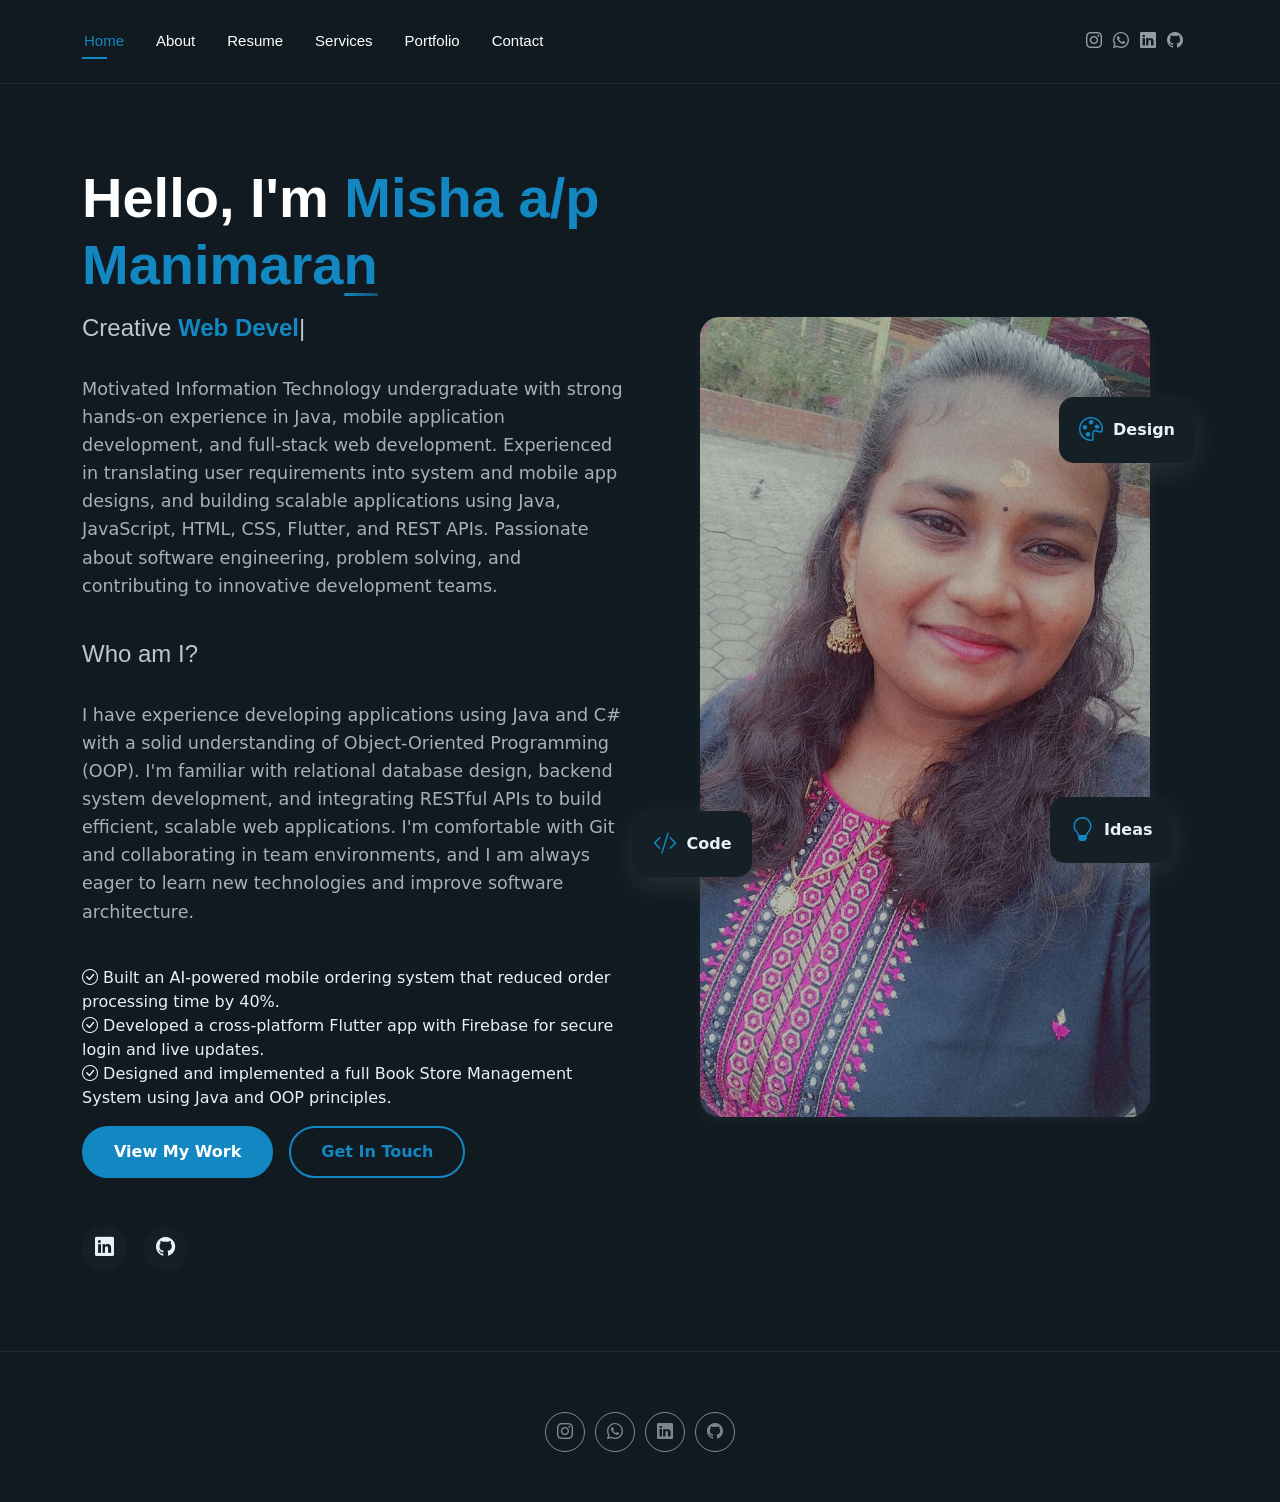
==== commit 294deefe: "Feat: Complete and style the About page with skills and achievements" ====
--- a/index.html
+++ b/index.html
@@ -46,41 +46,26 @@
       <h1 class="sitename">FolioOne</h1> 
     </a> -->
 
-      <nav id="navmenu" class="navmenu">
+    <nav id="navmenu" class="navmenu">
         <ul>
-          <li><a href="index.html" class="active">Home</a></li>
+          <li><a href="index.html" class="active" >Home</a></li>
           <li><a href="about.html">About</a></li>
           <li><a href="resume.html">Resume</a></li>
           <li><a href="services.html">Services</a></li>
           <li><a href="portfolio.html">Portfolio</a></li>
-          <li class="dropdown"><a href="#"><span>Dropdown</span> <i class="bi bi-chevron-down toggle-dropdown"></i></a>
-            <ul>
-              <li><a href="#">Dropdown 1</a></li>
-              <li class="dropdown"><a href="#"><span>Deep Dropdown</span> <i class="bi bi-chevron-down toggle-dropdown"></i></a>
-                <ul>
-                  <li><a href="#">Deep Dropdown 1</a></li>
-                  <li><a href="#">Deep Dropdown 2</a></li>
-                  <li><a href="#">Deep Dropdown 3</a></li>
-                  <li><a href="#">Deep Dropdown 4</a></li>
-                  <li><a href="#">Deep Dropdown 5</a></li>
-                </ul>
-              </li>
-              <li><a href="#">Dropdown 2</a></li>
-              <li><a href="#">Dropdown 3</a></li>
-              <li><a href="#">Dropdown 4</a></li>
-            </ul>
-          </li>
           <li><a href="contact.html">Contact</a></li>
         </ul>
         <i class="mobile-nav-toggle d-xl-none bi bi-list"></i>
       </nav>
 
       <div class="header-social-links">
-        <a href="#" class="twitter"><i class="bi bi-twitter-x"></i></a>
-        <a href="#" class="facebook"><i class="bi bi-facebook"></i></a>
-        <a href="#" class="instagram"><i class="bi bi-instagram"></i></a>
-        <a href="#" class="linkedin"><i class="bi bi-linkedin"></i></a>
+        <a href="https://instagram.com/iam_chubbygurl"><i class="bi bi-instagram"></i></a>
+        <a href="https://wa.me/601111435862?text=Hi%2C%20I%20want%20to%20build%20a%20website%20for%20my%20business"><i class="bi bi-whatsapp"></i></a>
+        <a href="https://www.linkedin.com/in/misha-manimaran-17125725b/"><i class="bi bi-linkedin"></i></a>
+              <a href="https://github.com/Misha-lab-cyber"><i class="bi bi-github"></i></a>
       </div>
+
+
 
     </div>
   </header>
@@ -97,7 +82,18 @@
             <div class="hero-content">
               <h1 data-aos="fade-up" data-aos-delay="200">Hello, I'm <span class="highlight">Misha a/p Manimaran</span></h1>
               <h2 data-aos="fade-up" data-aos-delay="300">Creative <span class="typed" data-typed-items="Web Developer, Software engineer, Full-Stack Developer,UI/UX Designer"></span></h2>
-               <p data-aos="fade-up" data-aos-delay="400">I am a entry level software engineer who crafts elegant and efficient code. My passion is to build beautiful, scalable applications and I am always excited to learn and work with new technologies.</p>
+                 
+              <p class="lead">Motivated Information Technology undergraduate with strong hands-on experience in Java, mobile application development, and full-stack web development. Experienced in translating user requirements into system and mobile app designs, and building scalable applications using Java, JavaScript, HTML, CSS, Flutter, and REST APIs. Passionate about software engineering, problem solving, and contributing to innovative development teams.</p>
+
+               <h2 class="headline">Who am I?</h2>
+              <p>I have experience developing applications using Java and C# with a solid understanding of Object-Oriented Programming (OOP). I'm familiar with relational database design, backend system development, and integrating RESTful APIs to build efficient, scalable web applications. I'm comfortable with Git and collaborating in team environments, and I am always eager to learn new technologies and improve software architecture.</p>
+              <ul class="list-unstyled">
+
+
+                <li><i class="bi bi-check-circle"></i> <span>Built an AI-powered mobile ordering system that reduced order processing time by 40%.</span></li>
+                <li><i class="bi bi-check-circle"></i> <span>Developed a cross-platform Flutter app with Firebase for secure login and live updates.</span></li>
+                <li><i class="bi bi-check-circle"></i> <span>Designed and implemented a full Book Store Management System using Java and OOP principles.</span></li>
+              </ul>
               <div class="hero-actions" data-aos="fade-up" data-aos-delay="500">
                 <a href="portfolio.html" class="btn btn-primary">View My Work</a>
                 <a href="contact.html" class="btn btn-outline">Get In Touch</a>
@@ -140,12 +136,10 @@
   <footer id="footer" class="footer">
 
     <div class="container">
-      <div class="copyright text-center ">
-        <p>© <span>Copyright</span> <strong class="px-1 sitename">Misha manimaran</strong> <span>All Rights Reserved<br></span></p>
-      </div>
+   
       <div class="social-links d-flex justify-content-center">
-        <a href=""><i class="bi bi-instagram"></i></a>
-        <a href=""><i class="bi bi-whatsapp"></i></a>
+        <a href="https://instagram.com/iam_chubbygurl"><i class="bi bi-instagram"></i></a>
+        <a href="https://wa.me/601111435862?text=Hi%2C%20I%20want%20to%20build%20a%20website%20for%20my%20business"><i class="bi bi-whatsapp"></i></a>
         <a href="https://www.linkedin.com/in/misha-manimaran-17125725b/"><i class="bi bi-linkedin"></i></a>
               <a href="https://github.com/Misha-lab-cyber"><i class="bi bi-github"></i></a>
       </div>
--- a/assets/css/main.css
+++ b/assets/css/main.css
@@ -201,6 +201,37 @@
     order: 3;
   }
 }
+
+
+
+.skill-item {
+  transition: all 0.35s ease;
+  border-radius: 15px;
+}
+
+.skill-item:hover {
+  transform: translateY(-10px);
+  box-shadow: 0 20px 40px rgba(0,0,0,0.15);
+}
+
+.icon-box i {
+  transition: 0.3s;
+}
+
+.skill-item:hover i {
+  transform: scale(1.2);
+}
+
+.progress {
+  height: 6px;
+  border-radius: 10px;
+}
+
+.progress-bar {
+  border-radius: 10px;
+}
+
+
 
 /* Global Header on Scroll
 ------------------------------*/
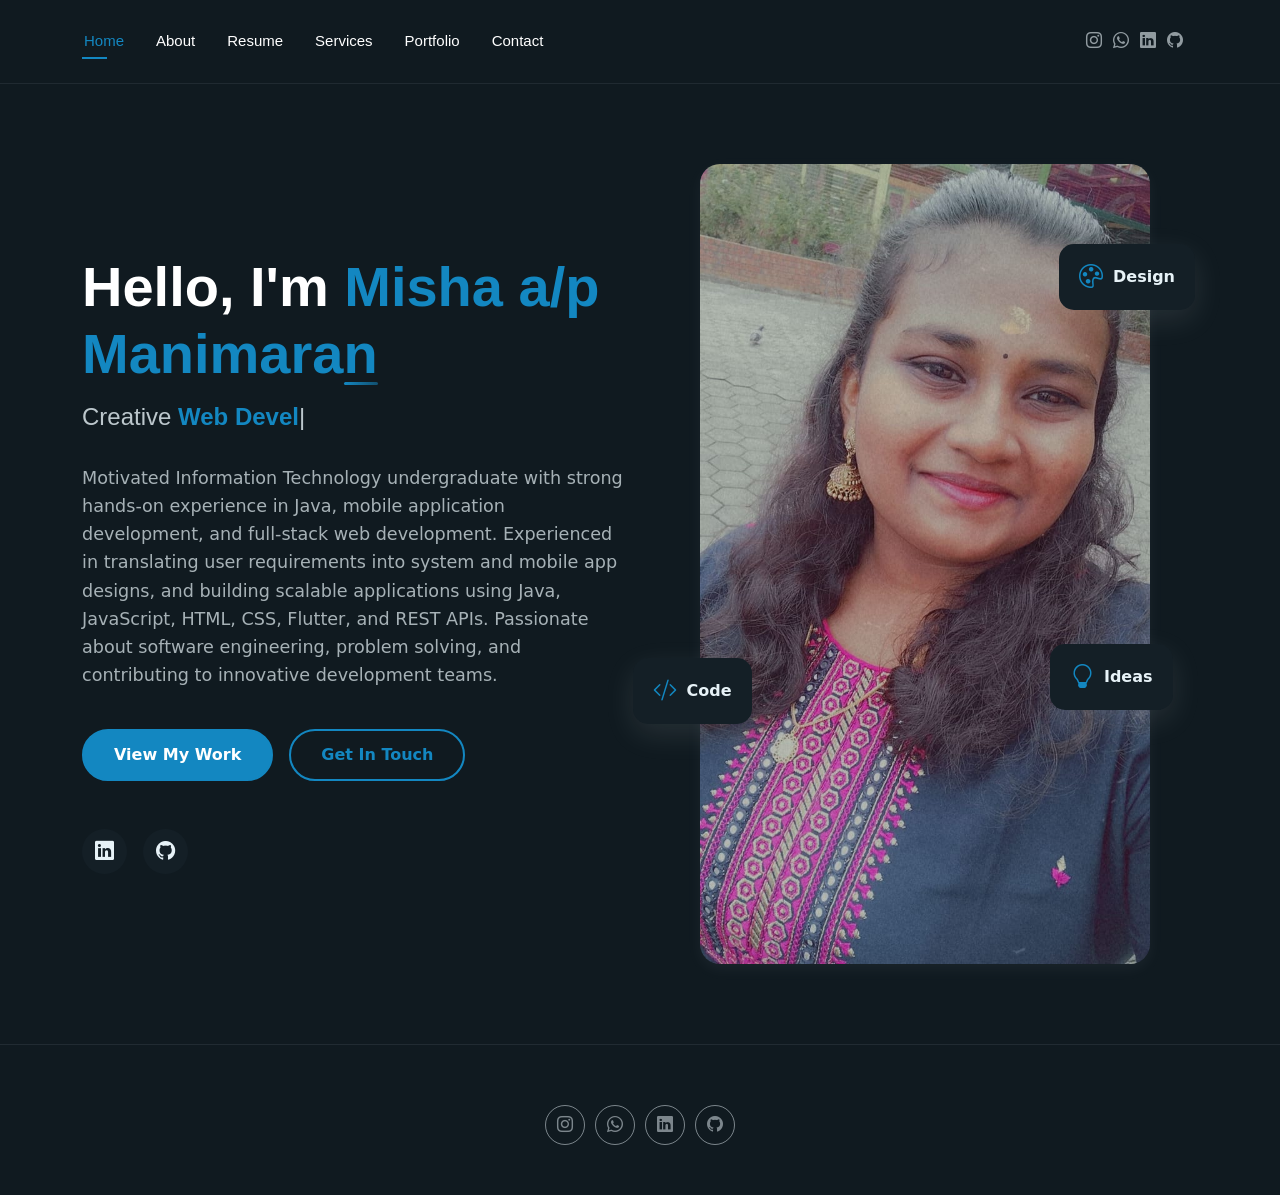
==== commit 63a58927: "Feat: Complete and style the About page with skills and achievements" ====
--- a/index.html
+++ b/index.html
@@ -85,15 +85,9 @@
                  
               <p class="lead">Motivated Information Technology undergraduate with strong hands-on experience in Java, mobile application development, and full-stack web development. Experienced in translating user requirements into system and mobile app designs, and building scalable applications using Java, JavaScript, HTML, CSS, Flutter, and REST APIs. Passionate about software engineering, problem solving, and contributing to innovative development teams.</p>
 
-               <h2 class="headline">Who am I?</h2>
-              <p>I have experience developing applications using Java and C# with a solid understanding of Object-Oriented Programming (OOP). I'm familiar with relational database design, backend system development, and integrating RESTful APIs to build efficient, scalable web applications. I'm comfortable with Git and collaborating in team environments, and I am always eager to learn new technologies and improve software architecture.</p>
-              <ul class="list-unstyled">
+           
 
-
-                <li><i class="bi bi-check-circle"></i> <span>Built an AI-powered mobile ordering system that reduced order processing time by 40%.</span></li>
-                <li><i class="bi bi-check-circle"></i> <span>Developed a cross-platform Flutter app with Firebase for secure login and live updates.</span></li>
-                <li><i class="bi bi-check-circle"></i> <span>Designed and implemented a full Book Store Management System using Java and OOP principles.</span></li>
-              </ul>
+              
               <div class="hero-actions" data-aos="fade-up" data-aos-delay="500">
                 <a href="portfolio.html" class="btn btn-primary">View My Work</a>
                 <a href="contact.html" class="btn btn-outline">Get In Touch</a>
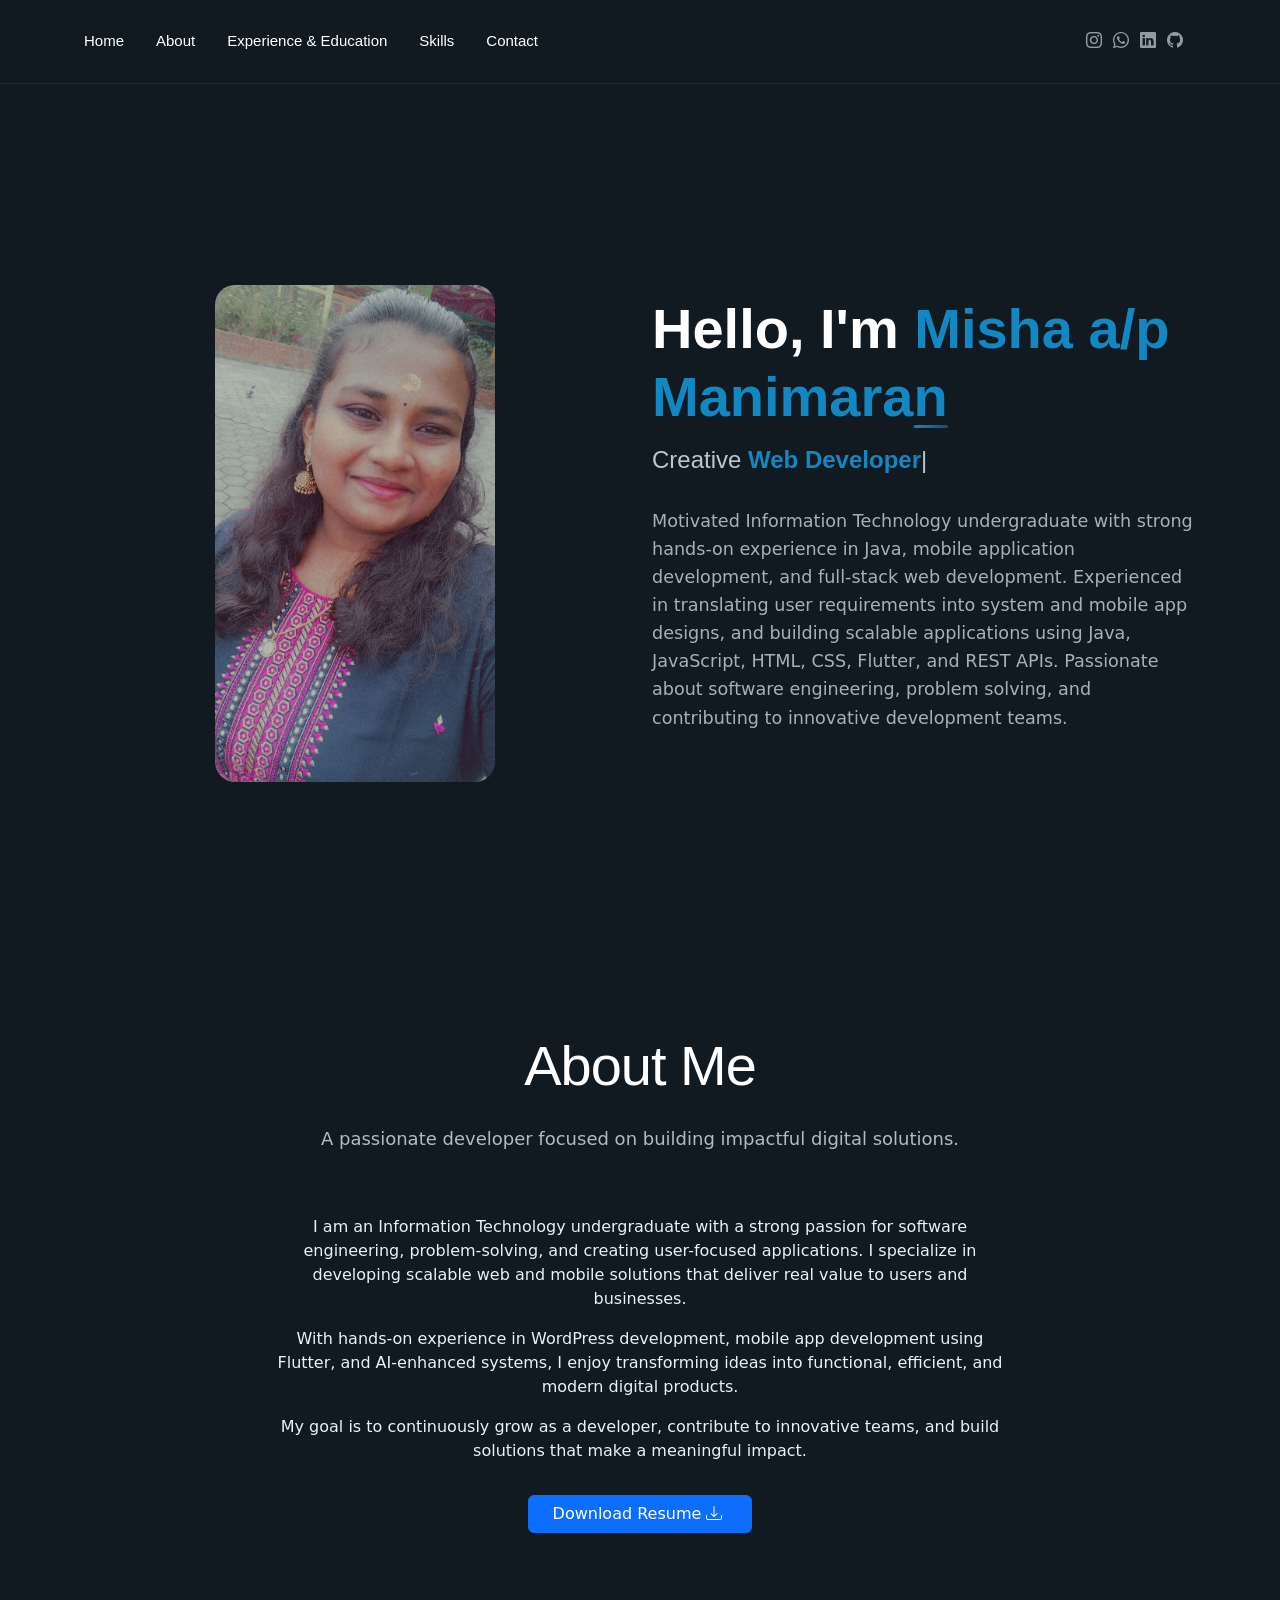
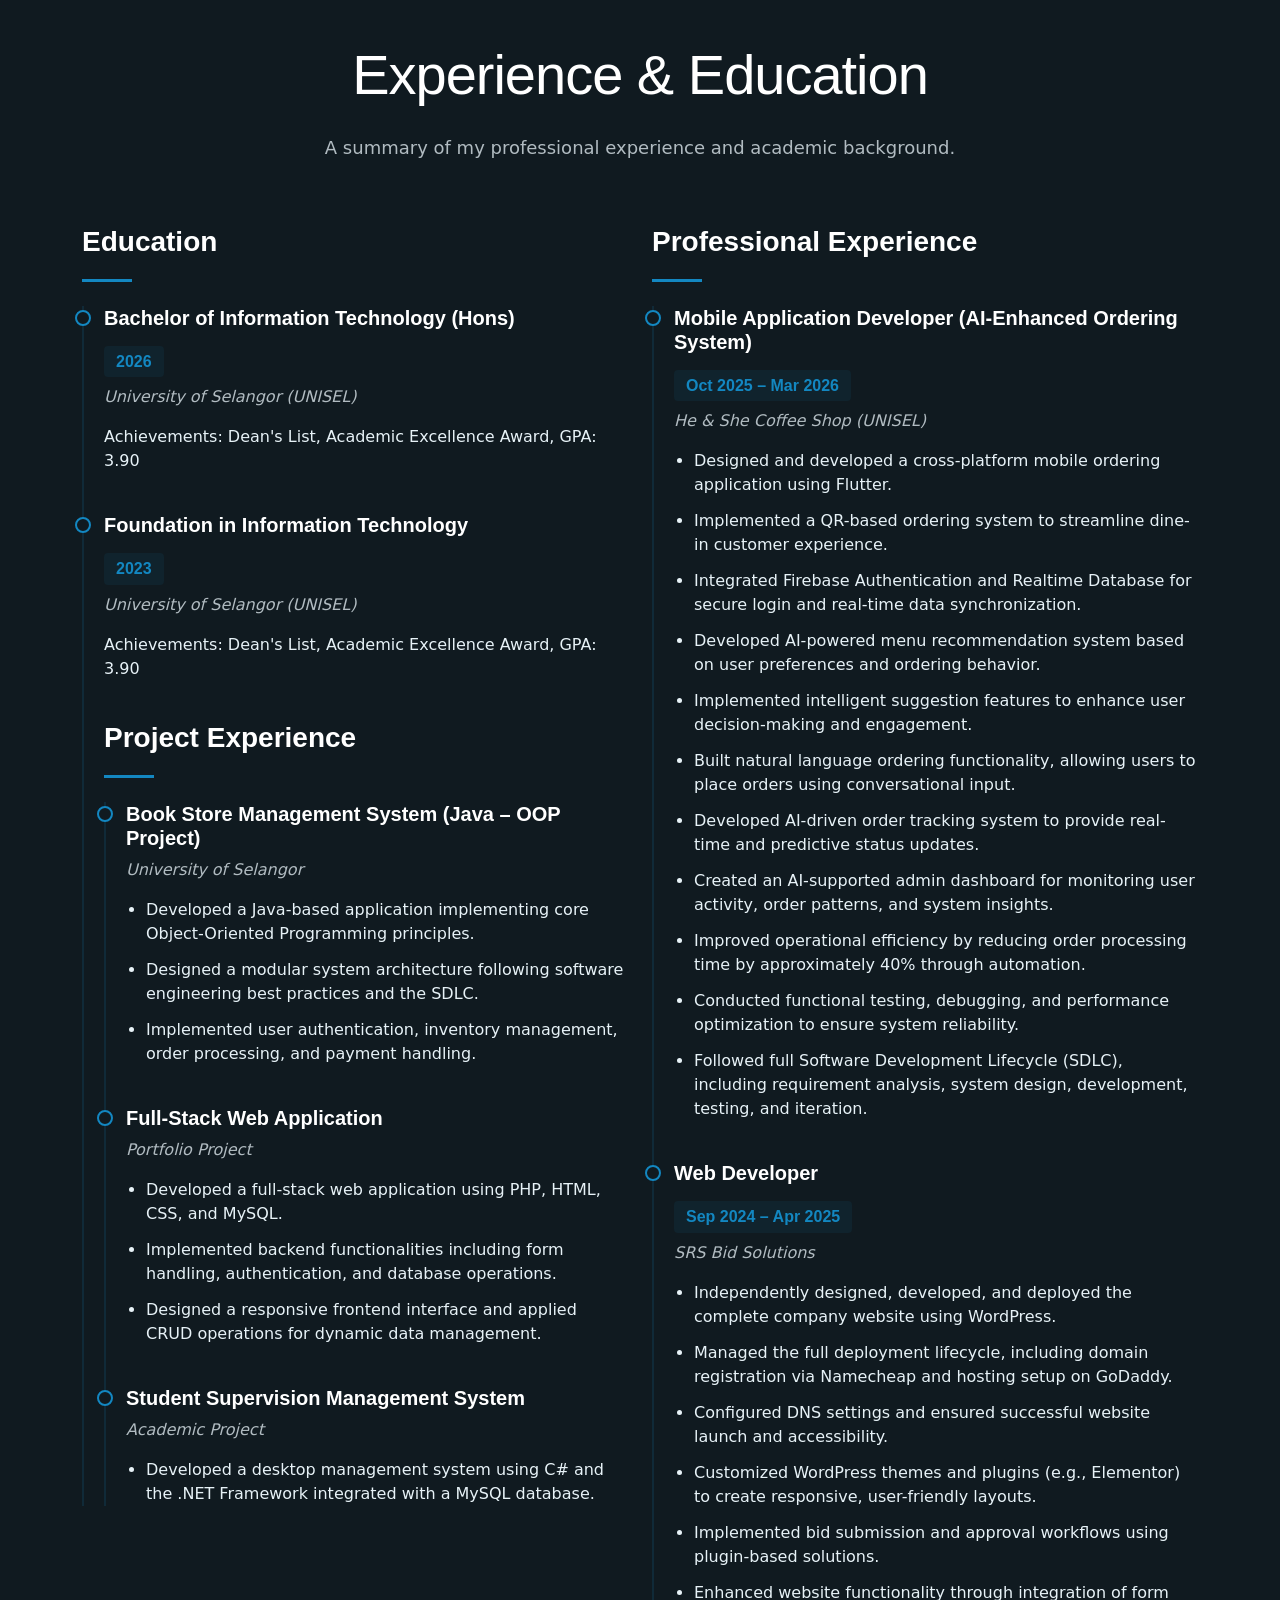
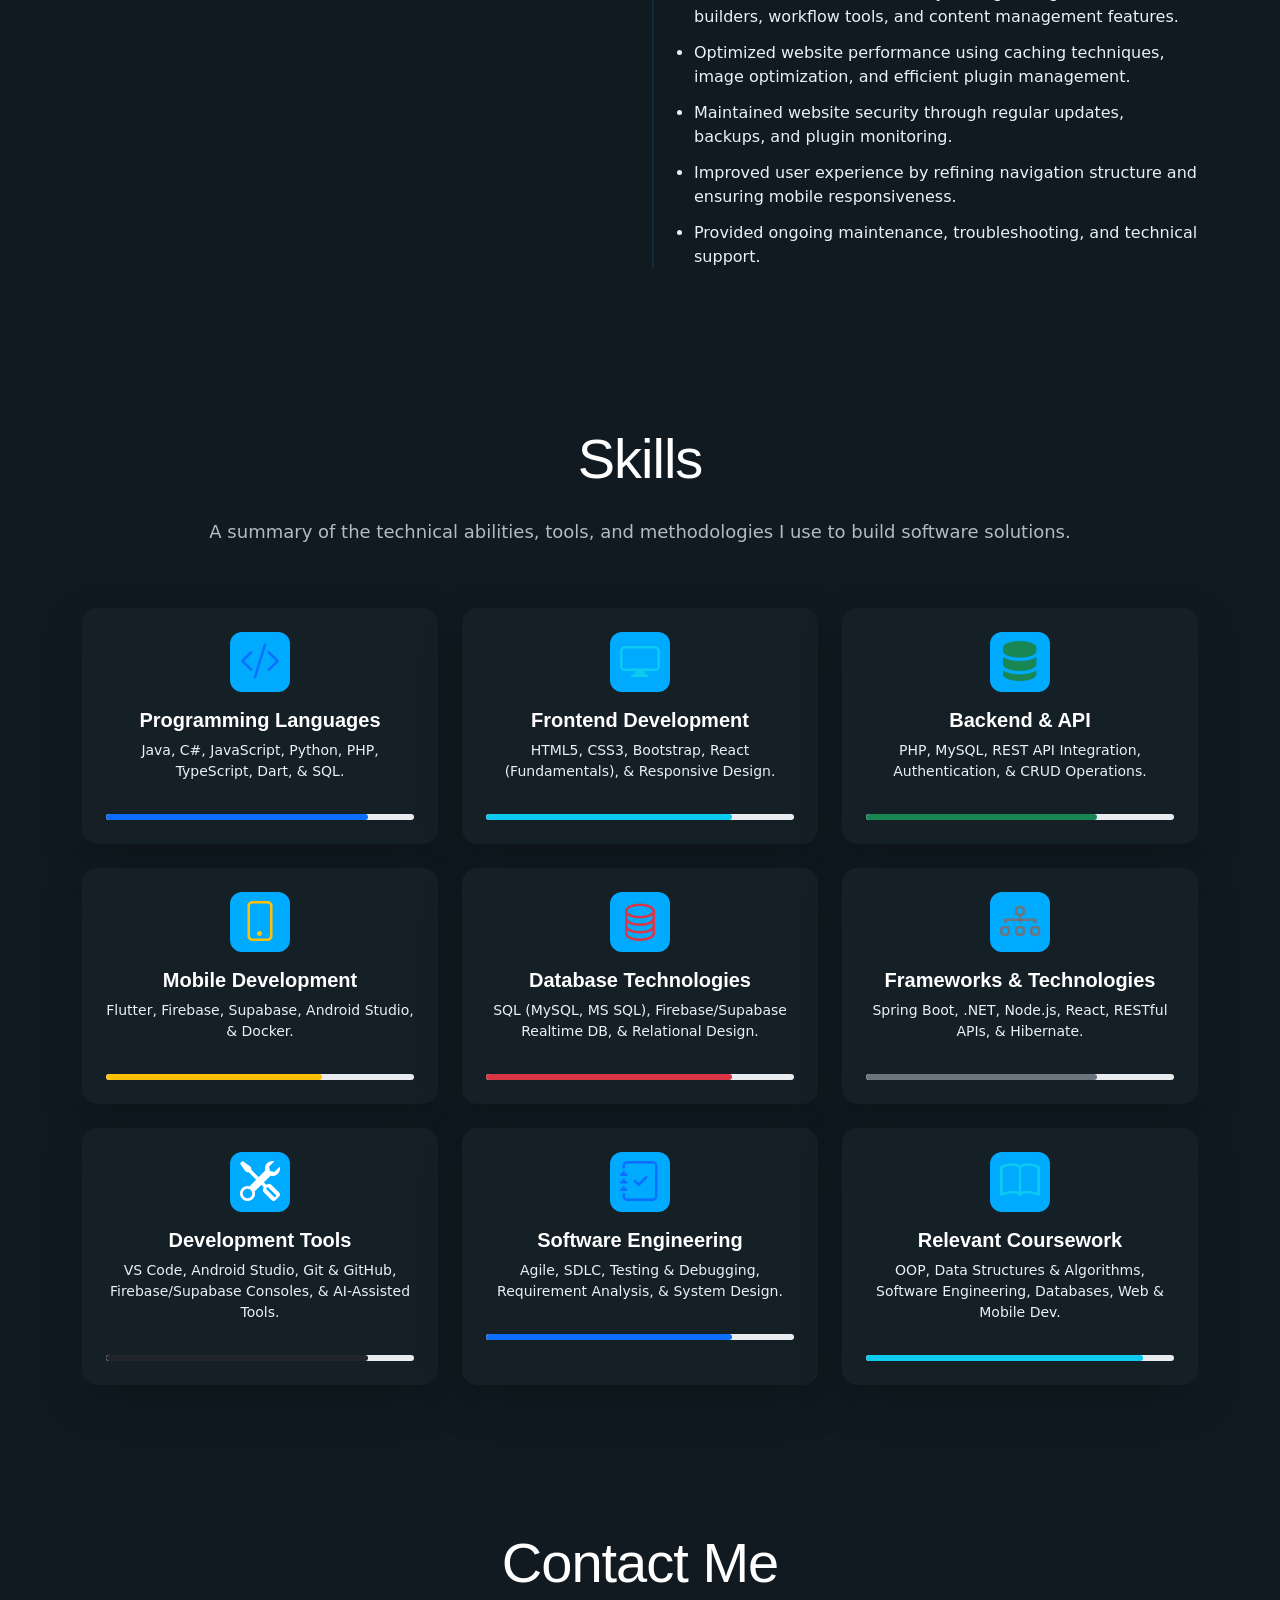
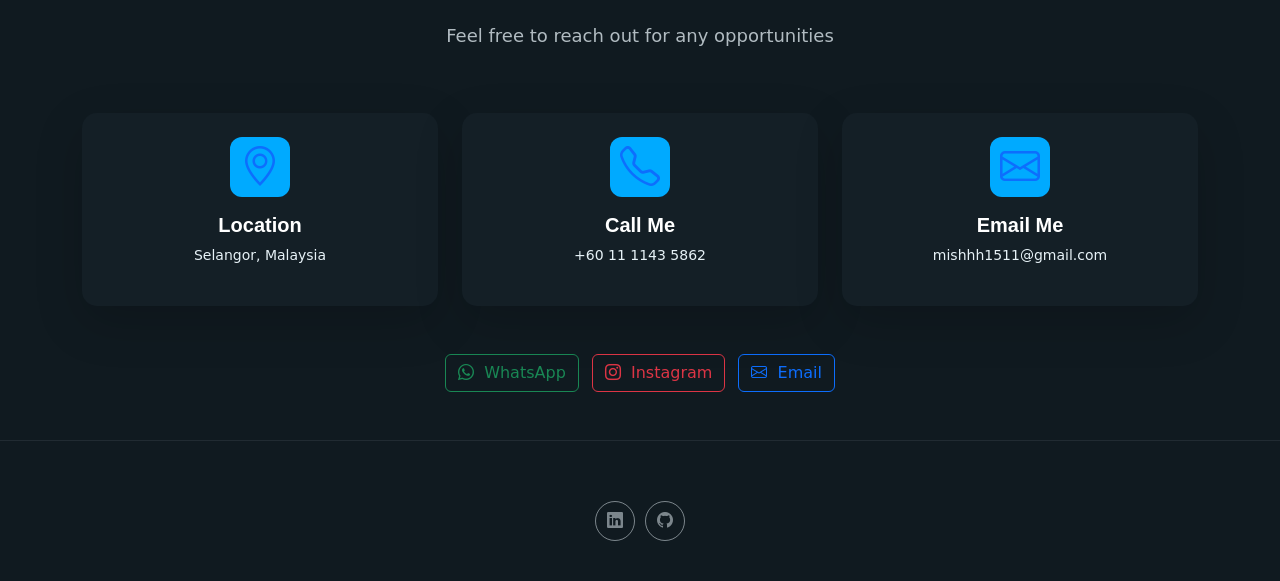
==== commit 66cd24f1: "feat: Consolidate into single page and update content" ====
--- a/index.html
+++ b/index.html
@@ -4,9 +4,9 @@
 <head>
   <meta charset="utf-8">
   <meta content="width=device-width, initial-scale=1.0" name="viewport">
-  <title>My Portfolio</title>
-  <meta name="description" content="">
-  <meta name="keywords" content="">
+  <title>Misha Manimaran - Portfolio</title>
+  <meta name="description" content="The portfolio of Misha Manimaran, a software engineering intern and full-stack developer.">
+  <meta name="keywords" content="Misha Manimaran, portfolio, software engineer, full-stack developer, web developer, mobile developer">
 
   <!-- Favicons -->
   <link href="assets/img/favicon.png" rel="icon">
@@ -27,13 +27,74 @@
   <!-- Main CSS File -->
   <link href="assets/css/main.css" rel="stylesheet">
 
-  <!-- =======================================================
-  * Template Name: FolioOne
-  * Template URL: https://bootstrapmade.com/folioone-bootstrap-portfolio-website-template/
-  * Updated: Aug 23 2025 with Bootstrap v5.3.7
-  * Author: BootstrapMade.com
-  * License: https://bootstrapmade.com/license/
-  ======================================================== -->
+  <style>
+    .skill-item.card {
+      background-color: var(--surface-color);
+    }
+    .skill-item.card h5 {
+      color: var(--heading-color);
+    }
+    .skill-item.card .text-muted {
+      color: var(--default-color) !important;
+    }
+    .navmenu .active {
+      color: #0d6efd !important; /* Dark Blue */
+      text-decoration: underline !important;
+      text-underline-offset: 8px !important;
+    }
+
+    
+.contact-item {
+  transition: all 0.3s ease;
+}
+
+.contact-item:hover {
+  transform: translateY(-8px);
+}
+
+  .about-img img {
+  width: 100%;
+  max-width: 280px;    /* max size */
+  height: auto;
+  border-radius: 20px; /* rounded corners (or use 50% for circle) */
+  display: block;
+  margin: 0 auto;
+}
+
+
+
+/* .contact-card {
+  background: #0f172a;
+  border: none;
+  border-radius: 15px;
+  transition: all 0.3s ease;
+  color: #fff;
+} */
+
+.contact-card:hover {
+  transform: translateY(-8px);
+  box-shadow: 0 10px 30px rgba(0, 170, 255, 0.2);
+}
+
+.icon-box {
+  width: 60px;
+  height: 60px;
+  margin: 0 auto;
+  background: #00aaff;
+  display: flex;
+  align-items: center;
+  justify-content: center;
+  border-radius: 12px;
+  font-size: 24px;
+  color: white;
+}
+
+.btn i {
+  margin-right: 5px;
+}
+
+
+  </style>
 </head>
 
 <body class="index-page">
@@ -41,19 +102,13 @@
   <header id="header" class="header d-flex align-items-center light-background sticky-top">
     <div class="container position-relative d-flex align-items-center justify-content-between">
 
-      <!-- <a href="index.html" class="logo d-flex align-items-center me-auto me-xl-0">
-      <img src="assets/img/logo.webp" alt="">
-      <h1 class="sitename">FolioOne</h1> 
-    </a> -->
-
-    <nav id="navmenu" class="navmenu">
+      <nav id="navmenu" class="navmenu">
         <ul>
-          <li><a href="index.html" class="active" >Home</a></li>
-          <li><a href="about.html">About</a></li>
-          <li><a href="resume.html">Resume</a></li>
-          <li><a href="services.html">Services</a></li>
-          <li><a href="portfolio.html">Portfolio</a></li>
-          <li><a href="contact.html">Contact</a></li>
+          <li><a href="#hero">Home</a></li>
+          <li><a href="#about">About</a></li>
+          <li><a href="#resume">Experience & Education</a></li>
+          <li><a href="#Skills">Skills</a></li>
+          <li><a href="#contact">Contact</a></li>
         </ul>
         <i class="mobile-nav-toggle d-xl-none bi bi-list"></i>
       </nav>
@@ -62,10 +117,8 @@
         <a href="https://instagram.com/iam_chubbygurl"><i class="bi bi-instagram"></i></a>
         <a href="https://wa.me/601111435862?text=Hi%2C%20I%20want%20to%20build%20a%20website%20for%20my%20business"><i class="bi bi-whatsapp"></i></a>
         <a href="https://www.linkedin.com/in/misha-manimaran-17125725b/"><i class="bi bi-linkedin"></i></a>
-              <a href="https://github.com/Misha-lab-cyber"><i class="bi bi-github"></i></a>
-      </div>
-
-
+        <a href="https://github.com/Misha-lab-cyber"><i class="bi bi-github"></i></a>
+      </div>
 
     </div>
   </header>
@@ -74,78 +127,505 @@
 
     <!-- Hero Section -->
     <section id="hero" class="hero section">
-
       <div class="container" data-aos="fade-up" data-aos-delay="100">
-
         <div class="row gy-4 align-items-center">
           <div class="col-lg-6 order-2 order-lg-1">
             <div class="hero-content">
               <h1 data-aos="fade-up" data-aos-delay="200">Hello, I'm <span class="highlight">Misha a/p Manimaran</span></h1>
-              <h2 data-aos="fade-up" data-aos-delay="300">Creative <span class="typed" data-typed-items="Web Developer, Software engineer, Full-Stack Developer,UI/UX Designer"></span></h2>
-                 
+              <h2 data-aos="fade-up" data-aos-delay="300">Creative <span class="typed" data-typed-items="Web Developer, Software Engineer, Full-Stack Developer, UI/UX Designer"></span></h2>
               <p class="lead">Motivated Information Technology undergraduate with strong hands-on experience in Java, mobile application development, and full-stack web development. Experienced in translating user requirements into system and mobile app designs, and building scalable applications using Java, JavaScript, HTML, CSS, Flutter, and REST APIs. Passionate about software engineering, problem solving, and contributing to innovative development teams.</p>
-
-           
-
-              
-              <div class="hero-actions" data-aos="fade-up" data-aos-delay="500">
-                <a href="portfolio.html" class="btn btn-primary">View My Work</a>
-                <a href="contact.html" class="btn btn-outline">Get In Touch</a>
+             
+            </div>
+          </div>
+
+             <div class="col-lg-6 about-img">
+                    <img src="assets/img/profile/MyPic.jpeg" class="img-fluid" alt="Misha Manimaran">
+                </div>
+        </div>
+      </div>
+
+     
+
+    </section><!-- /Hero Section -->
+
+  
+
+<!-- About Section Starts -->
+
+    <section id="about" class="about section py-5"> 
+  <div class="container" data-aos="fade-up">
+
+    <div class="row justify-content-center">
+      <div class="col-lg-8 text-center">
+
+        <div class="container section-title" data-aos="fade-up">
+        <h2>About Me</h2>
+        <p>   A passionate developer focused on building impactful digital solutions.</p>
+      </div>
+
+     
+        <p>
+          I am an Information Technology undergraduate with a strong passion for software engineering, problem-solving, and creating user-focused applications. I specialize in developing scalable web and mobile solutions that deliver real value to users and businesses.
+        </p>
+
+        <p>
+          With hands-on experience in WordPress development, mobile app development using Flutter, and AI-enhanced systems, I enjoy transforming ideas into functional, efficient, and modern digital products.
+        </p>
+
+        <p>
+          My goal is to continuously grow as a developer, contribute to innovative teams, and build solutions that make a meaningful impact.
+        </p>
+
+        <a href="assets/resume/MISHA MANIMARAN RESUME.pdf" 
+           class="btn btn-primary mt-3 px-4" 
+           download>
+          Download Resume <i class="bi bi-download"></i>
+        </a>
+
+      </div>
+    </div>
+
+  </div>
+</section>
+
+
+
+
+    <!-- Resume Section -->
+    <section id="resume" class="resume section">
+      <div class="container section-title" data-aos="fade-up">
+        <h2>Experience & Education</h2>
+        <p>A summary of my professional experience and academic background.</p>
+      </div>
+      <div class="container" data-aos="fade-up" data-aos-delay="100">
+        <div class="row">
+          <div class="col-lg-6">
+            <div class="resume-item" data-aos="fade-up">
+              <h3 class="resume-title">Education</h3>
+              <div class="resume-content">
+                <article class="education-item">
+                  <h4>Bachelor of Information Technology (Hons)</h4>
+                  <h5> 2026</h5>
+                  <p class="institution"><em>University of Selangor (UNISEL)</em></p>
+                  <p>Achievements: Dean's List, Academic Excellence Award, GPA: 3.90</p>
+                </article>
+                <article class="education-item">
+                  <h4>Foundation in Information Technology</h4>
+                  <h5>2023</h5>
+                  <p class="institution"><em>University of Selangor (UNISEL)</em></p>
+                  <p>Achievements: Dean's List, Academic Excellence Award, GPA: 3.90</p>
+                </article>
+          
+            <div class="resume-item" data-aos="fade-up">
+              <h3 class="resume-title">Project Experience</h3>
+ 
+              <div class="resume-content">
+                <article class="experience-item">
+                  <h4>Book Store Management System (Java – OOP Project)</h4>
+                  <p class="company"><em>University of Selangor</em></p>
+                  <ul>
+                    <li>Developed a Java-based application implementing core Object-Oriented Programming principles.</li>
+                    <li>Designed a modular system architecture following software engineering best practices and the SDLC.</li>
+                    <li>Implemented user authentication, inventory management, order processing, and payment handling.</li>
+                  </ul>
+                </article>
+
+
+ 
+                <article class="experience-item">
+                  <h4>Full-Stack Web Application</h4>
+                  <p class="company"><em>Portfolio Project</em></p>
+                  <ul>
+                    <li>Developed a full-stack web application using PHP, HTML, CSS, and MySQL.</li>
+                    <li>Implemented backend functionalities including form handling, authentication, and database operations.</li>
+                    <li>Designed a responsive frontend interface and applied CRUD operations for dynamic data management.</li>
+                  </ul>
+                </article>
+
+
+ 
+                <article class="experience-item">
+                  <h4>Student Supervision Management System</h4>
+                  <p class="company"><em>Academic Project</em></p>
+                  <ul>
+                    <li>Developed a desktop management system using C# and the .NET Framework integrated with a MySQL database.</li>
+                  </ul>
+                </article>
               </div>
-              <div class="social-links" data-aos="fade-up" data-aos-delay="600">
-                <a href="https://www.linkedin.com/in/misha-manimaran-17125725b/"><i class="bi bi-linkedin"></i></a>
-                <a href="https://github.com/Misha-lab-cyber"><i class="bi bi-github"></i></a>
+            </div><!-- End Projects Section -->
+
+
+
+
+
+
+
+
               </div>
             </div>
           </div>
-          <div class="col-lg-6 order-1 order-lg-2">
-            <div class="hero-image" data-aos="zoom-in" data-aos-delay="300">
-              <div class="image-wrapper">
-                <img src="assets/img/profile/MyPic.jpeg" alt="Sarah Mitchell" class="img-fluid">
-                <div class="floating-elements">
-                  <div class="floating-card design" data-aos="fade-left" data-aos-delay="700">
-                    <i class="bi bi-palette"></i>
-                    <span>Design</span>
-                  </div>
-                  <div class="floating-card code" data-aos="fade-right" data-aos-delay="800">
-                    <i class="bi bi-code-slash"></i>
-                    <span>Code</span>
-                  </div>
-                  <div class="floating-card creativity" data-aos="fade-up" data-aos-delay="900">
-                    <i class="bi bi-lightbulb"></i>
-                    <span>Ideas</span>
-                  </div>
-                </div>
+          <div class="col-lg-6">
+            <div class="resume-item" data-aos="fade-up" data-aos-delay="100">
+              <h3 class="resume-title">Professional Experience</h3>
+              <div class="resume-content">
+               
+
+
+                <article class="experience-item">
+  <h4>Mobile Application Developer (AI-Enhanced Ordering System)</h4>
+  <h5>Oct 2025 – Mar 2026</h5>
+  <p class="company"><em>He & She Coffee Shop (UNISEL)</em></p>
+  <ul>
+    <li>Designed and developed a cross-platform mobile ordering application using Flutter.</li>
+    <li>Implemented a QR-based ordering system to streamline dine-in customer experience.</li>
+    <li>Integrated Firebase Authentication and Realtime Database for secure login and real-time data synchronization.</li>
+    <li>Developed AI-powered menu recommendation system based on user preferences and ordering behavior.</li>
+    <li>Implemented intelligent suggestion features to enhance user decision-making and engagement.</li>
+    <li>Built natural language ordering functionality, allowing users to place orders using conversational input.</li>
+    <li>Developed AI-driven order tracking system to provide real-time and predictive status updates.</li>
+    <li>Created an AI-supported admin dashboard for monitoring user activity, order patterns, and system insights.</li>
+    <li>Improved operational efficiency by reducing order processing time by approximately 40% through automation.</li>
+    <li>Conducted functional testing, debugging, and performance optimization to ensure system reliability.</li>
+    <li>Followed full Software Development Lifecycle (SDLC), including requirement analysis, system design, development, testing, and iteration.</li>
+  </ul>
+</article>
+
+
+
+               <article class="experience-item">
+  <h4>Web Developer</h4>
+  <h5>Sep 2024 – Apr 2025</h5>
+  <p class="company"><em>SRS Bid Solutions</em></p>
+  <ul>
+    <li>Independently designed, developed, and deployed the complete company website using WordPress.</li>
+    <li>Managed the full deployment lifecycle, including domain registration via Namecheap and hosting setup on GoDaddy.</li>
+    <li>Configured DNS settings and ensured successful website launch and accessibility.</li>
+    <li>Customized WordPress themes and plugins (e.g., Elementor) to create responsive, user-friendly layouts.</li>
+    <li>Implemented bid submission and approval workflows using plugin-based solutions.</li>
+    <li>Enhanced website functionality through integration of form builders, workflow tools, and content management features.</li>
+    <li>Optimized website performance using caching techniques, image optimization, and efficient plugin management.</li>
+    <li>Maintained website security through regular updates, backups, and plugin monitoring.</li>
+    <li>Improved user experience by refining navigation structure and ensuring mobile responsiveness.</li>
+    <li>Provided ongoing maintenance, troubleshooting, and technical support.</li>
+  </ul>
+</article>
+
+
+
               </div>
             </div>
           </div>
         </div>
-
-      </div>
-
-    </section><!-- /Hero Section -->
+      </div>
+    </section><!-- /Resume Section -->
+
+
+       
+
+
+
+    
+
+
+            
+    <!-- Section Title -->
+
+
+
+<section id="Skills" class="contact section py-5">
+
+ <div class="container section-title" data-aos="fade-up">
+        <h2>Skills</h2>
+        <p> A summary of the technical abilities, tools, and methodologies I use to build software solutions.</p>
+      </div>
+      
+
+<div class="container mb-5" data-aos="fade-up" data-aos-delay="100">
+
+  <div class="row g-4">
+
+    <!-- Programming Languages -->
+    <div class="col-md-6 col-lg-4">
+   <div class="skill-item card border-0 shadow-lg h-100 text-center p-4" style="background-color: var(--surface-color);">
+        <div class="icon-box mb-3">
+           <i class="bi bi-code-slash fs-1 text-primary"></i>
+          
+        </div>
+
+        <h5 class="fw-bold">Programming Languages</h5>
+
+        <p class="text-muted small">
+          Java, C#, JavaScript, Python, PHP, TypeScript, Dart, & SQL.
+        </p>
+
+        <div class="progress mt-3">
+          <div class="progress-bar bg-primary" style="width:85%"></div>
+        </div>
+
+      </div>
+    </div>
+
+    <!-- Frontend -->
+    <div class="col-md-6 col-lg-4">
+      <div class="skill-item card border-0 shadow-lg h-100 text-center p-4">
+        <div class="icon-box mb-3">
+          <i class="bi bi-display fs-1 text-info"></i>
+        </div>
+
+        <h5 class="fw-bold">Frontend Development</h5>
+
+        <p class="text-muted small">
+          HTML5, CSS3, Bootstrap, React (Fundamentals), & Responsive Design.
+        </p>
+
+        <div class="progress mt-3">
+          <div class="progress-bar bg-info" style="width:80%"></div>
+        </div>
+
+      </div>
+    </div>
+
+    <!-- Backend -->
+    <div class="col-md-6 col-lg-4">
+      <div class="skill-item card border-0 shadow-lg h-100 text-center p-4">
+        <div class="icon-box mb-3">
+          <i class="bi bi-server fs-1 text-success"></i>
+        </div>
+
+        <h5 class="fw-bold">Backend & API</h5>
+
+        <p class="text-muted small">
+          PHP, MySQL, REST API Integration, Authentication, & CRUD Operations.
+        </p>
+
+        <div class="progress mt-3">
+          <div class="progress-bar bg-success" style="width:75%"></div>
+        </div>
+
+      </div>
+    </div>
+
+    <!-- Mobile -->
+    <div class="col-md-6 col-lg-4">
+      <div class="skill-item card border-0 shadow-lg h-100 text-center p-4">
+        <div class="icon-box mb-3">
+          <i class="bi bi-phone fs-1 text-warning"></i>
+        </div>
+
+        <h5 class="fw-bold">Mobile Development</h5>
+
+        <p class="text-muted small">
+          Flutter, Firebase, Supabase, Android Studio, & Docker.
+        </p>
+
+        <div class="progress mt-3">
+          <div class="progress-bar bg-warning" style="width:70%"></div>
+        </div>
+
+      </div>
+    </div>
+
+    <!-- Database -->
+    <div class="col-md-6 col-lg-4">
+      <div class="skill-item card border-0 shadow-lg h-100 text-center p-4">
+        <div class="icon-box mb-3">
+          <i class="bi bi-database fs-1 text-danger"></i>
+        </div>
+
+        <h5 class="fw-bold">Database Technologies</h5>
+
+        <p class="text-muted small">
+          SQL (MySQL, MS SQL), Firebase/Supabase Realtime DB, & Relational Design.
+        </p>
+
+        <div class="progress mt-3">
+          <div class="progress-bar bg-danger" style="width:80%"></div>
+        </div>
+
+      </div>
+    </div>
+
+    <!-- Frameworks -->
+    <div class="col-md-6 col-lg-4">
+      <div class="skill-item card border-0 shadow-lg h-100 text-center p-4">
+        <div class="icon-box mb-3">
+          <i class="bi bi-diagram-3 fs-1 text-secondary"></i>
+        </div>
+
+        <h5 class="fw-bold">Frameworks & Technologies</h5>
+
+        <p class="text-muted small">
+          Spring Boot, .NET, Node.js, React, RESTful APIs, & Hibernate.
+        </p>
+
+        <div class="progress mt-3">
+          <div class="progress-bar bg-secondary" style="width:75%"></div>
+        </div>
+
+      </div>
+    </div>
+
+    <!-- Tools -->
+    <div class="col-md-6 col-lg-4">
+      <div class="skill-item card border-0 shadow-lg h-100 text-center p-4">
+        <div class="icon-box mb-3">
+      <i class="bi bi-tools fs-1 text-white"></i>
+        </div>
+
+        <h5 class="fw-bold">Development Tools</h5>
+
+        <p class="text-muted small">
+          VS Code, Android Studio, Git & GitHub, Firebase/Supabase Consoles, & AI-Assisted Tools.
+        </p>
+
+        <div class="progress mt-3">
+          <div class="progress-bar bg-dark" style="width:85%"></div>
+        </div>
+
+      </div>
+    </div>
+
+    <!-- Software Engineering -->
+    <div class="col-md-6 col-lg-4">
+      <div class="skill-item card border-0 shadow-lg h-100 text-center p-4">
+        <div class="icon-box mb-3">
+          <i class="bi bi-journal-check fs-1 text-primary"></i>
+        </div>
+
+        <h5 class="fw-bold">Software Engineering</h5>
+
+        <p class="text-muted small">
+          Agile, SDLC, Testing & Debugging, Requirement Analysis, & System Design.
+        </p>
+
+        <div class="progress mt-3">
+          <div class="progress-bar bg-primary" style="width:80%"></div>
+        </div>
+
+      </div>
+    </div>
+
+    <!-- Coursework -->
+    <div class="col-md-6 col-lg-4">
+      <div class="skill-item card border-0 shadow-lg h-100 text-center p-4">
+        <div class="icon-box mb-3">
+          <i class="bi bi-book fs-1 text-info"></i>
+        </div>
+
+        <h5 class="fw-bold">Relevant Coursework</h5>
+
+        <p class="text-muted small">
+          OOP, Data Structures & Algorithms, Software Engineering, Databases, Web & Mobile Dev.
+        </p>
+
+        <div class="progress mt-3">
+          <div class="progress-bar bg-info" style="width:90%"></div>
+        </div>
+
+      </div>
+    </div>
+
+  </div>
+
+
+
+</div>
+  
+
+    </section>
+
+  
+
+
+
+<section id="contact" class="contact section py-5">
+  <div class="container">
+
+    <!-- Title -->
+    <div class="container section-title" data-aos="fade-up">
+        <h2>Contact Me</h2>
+        <p> Feel free to reach out for any opportunities</p>
+      </div>
+
+    <div class="row g-4 justify-content-center">
+
+      <!-- Location -->
+      <div class="col-md-6 col-lg-4">
+        <div class="skill-item card border-0 shadow-lg h-100 text-center p-4">
+          <div class="icon-box mb-3">
+            <i class="bi bi-geo-alt fs-1 text-primary"></i>
+          </div>
+          <h5 class="fw-bold">Location</h5>
+          <p class="text-muted small">Selangor, Malaysia</p>
+        </div>
+      </div>
+
+      <!-- Phone -->
+      <div class="col-md-6 col-lg-4">
+         <div class="skill-item card border-0 shadow-lg h-100 text-center p-4">
+          <div class="icon-box mb-3">
+            <i class="bi bi-telephone fs-1 text-primary"></i>
+          </div>
+          <h5 class="fw-bold">Call Me</h5>
+          <p class="text-muted small">+60 11 1143 5862</p>
+        </div>
+      </div>
+
+
+
+
+      <!-- Email -->
+      <div class="col-md-6 col-lg-4">
+       <div class="skill-item card border-0 shadow-lg h-100 text-center p-4">
+          <div class="icon-box mb-3">
+            <i class="bi bi-envelope fs-1 text-primary"></i>
+          </div>
+          <h5 class="fw-bold">Email Me</h5>
+          <p class="text-muted small">mishhh1511@gmail.com</p>
+        </div>
+      </div>
+
+    </div>
+
+    <!-- Buttons -->
+    <div class="text-center mt-5">
+
+      <a href="https://wa.me/601111435862?text=Hi%2C%20I%20am%20interested%20in%20your%20services" 
+         class="btn btn-outline-success me-2" target="_blank">
+        <i class="bi bi-whatsapp"></i> WhatsApp
+      </a>
+
+      <a href="https://instagram.com/iam_chubbygurl" 
+         class="btn btn-outline-danger me-2" target="_blank">
+        <i class="bi bi-instagram"></i> Instagram
+      </a>
+
+      <a href="mailto:mishhh1511@gmail.com" 
+         class="btn btn-outline-primary">
+        <i class="bi bi-envelope"></i> Email
+      </a>
+
+    </div>
+
+  </div>
+</section>
+
+
+
+
+
+
 
   </main>
 
   <footer id="footer" class="footer">
-
     <div class="container">
-   
       <div class="social-links d-flex justify-content-center">
-        <a href="https://instagram.com/iam_chubbygurl"><i class="bi bi-instagram"></i></a>
-        <a href="https://wa.me/601111435862?text=Hi%2C%20I%20want%20to%20build%20a%20website%20for%20my%20business"><i class="bi bi-whatsapp"></i></a>
+      
         <a href="https://www.linkedin.com/in/misha-manimaran-17125725b/"><i class="bi bi-linkedin"></i></a>
-              <a href="https://github.com/Misha-lab-cyber"><i class="bi bi-github"></i></a>
-      </div>
-      <div class="credits">
-        <!-- All the links in the footer should remain intact. -->
-        <!-- You can delete the links only if you've purchased the pro version. -->
-        <!-- Licensing information: https://bootstrapmade.com/license/ -->
-        <!-- Purchase the pro version with working PHP/AJAX contact form: [buy-url] -->
-        <!-- Designed by <a href="https://bootstrapmade.com/"> Misha mania</a> | <a href="https://bootstrapmade.com/tools/">DevTools</a> -->
-      </div>
-    </div>
-
+        <a href="https://github.com/Misha-lab-cyber"><i class="bi bi-github"></i></a>
+      </div>
+    </div>
   </footer>
 
   <!-- Scroll Top -->
@@ -156,12 +636,11 @@
 
   <!-- Vendor JS Files -->
   <script src="assets/vendor/bootstrap/js/bootstrap.bundle.min.js"></script>
-  <script src="assets/vendor/php-email-form/validate.js"></script>
   <script src="assets/vendor/aos/aos.js"></script>
   <script src="assets/vendor/typed.js/typed.umd.js"></script>
   <script src="assets/vendor/waypoints/noframework.waypoints.js"></script>
   <script src="assets/vendor/purecounter/purecounter_vanilla.js"></script>
-  <script src="assets/vendor/swiper/swiper-bundle.min.js"></script>
+  <script src="assets/vendor/swiper/swiper-bundle.min..js"></script>
   <script src="assets/vendor/imagesloaded/imagesloaded.pkgd.min.js"></script>
   <script src="assets/vendor/isotope-layout/isotope.pkgd.min.js"></script>
   <script src="assets/vendor/glightbox/js/glightbox.min.js"></script>
